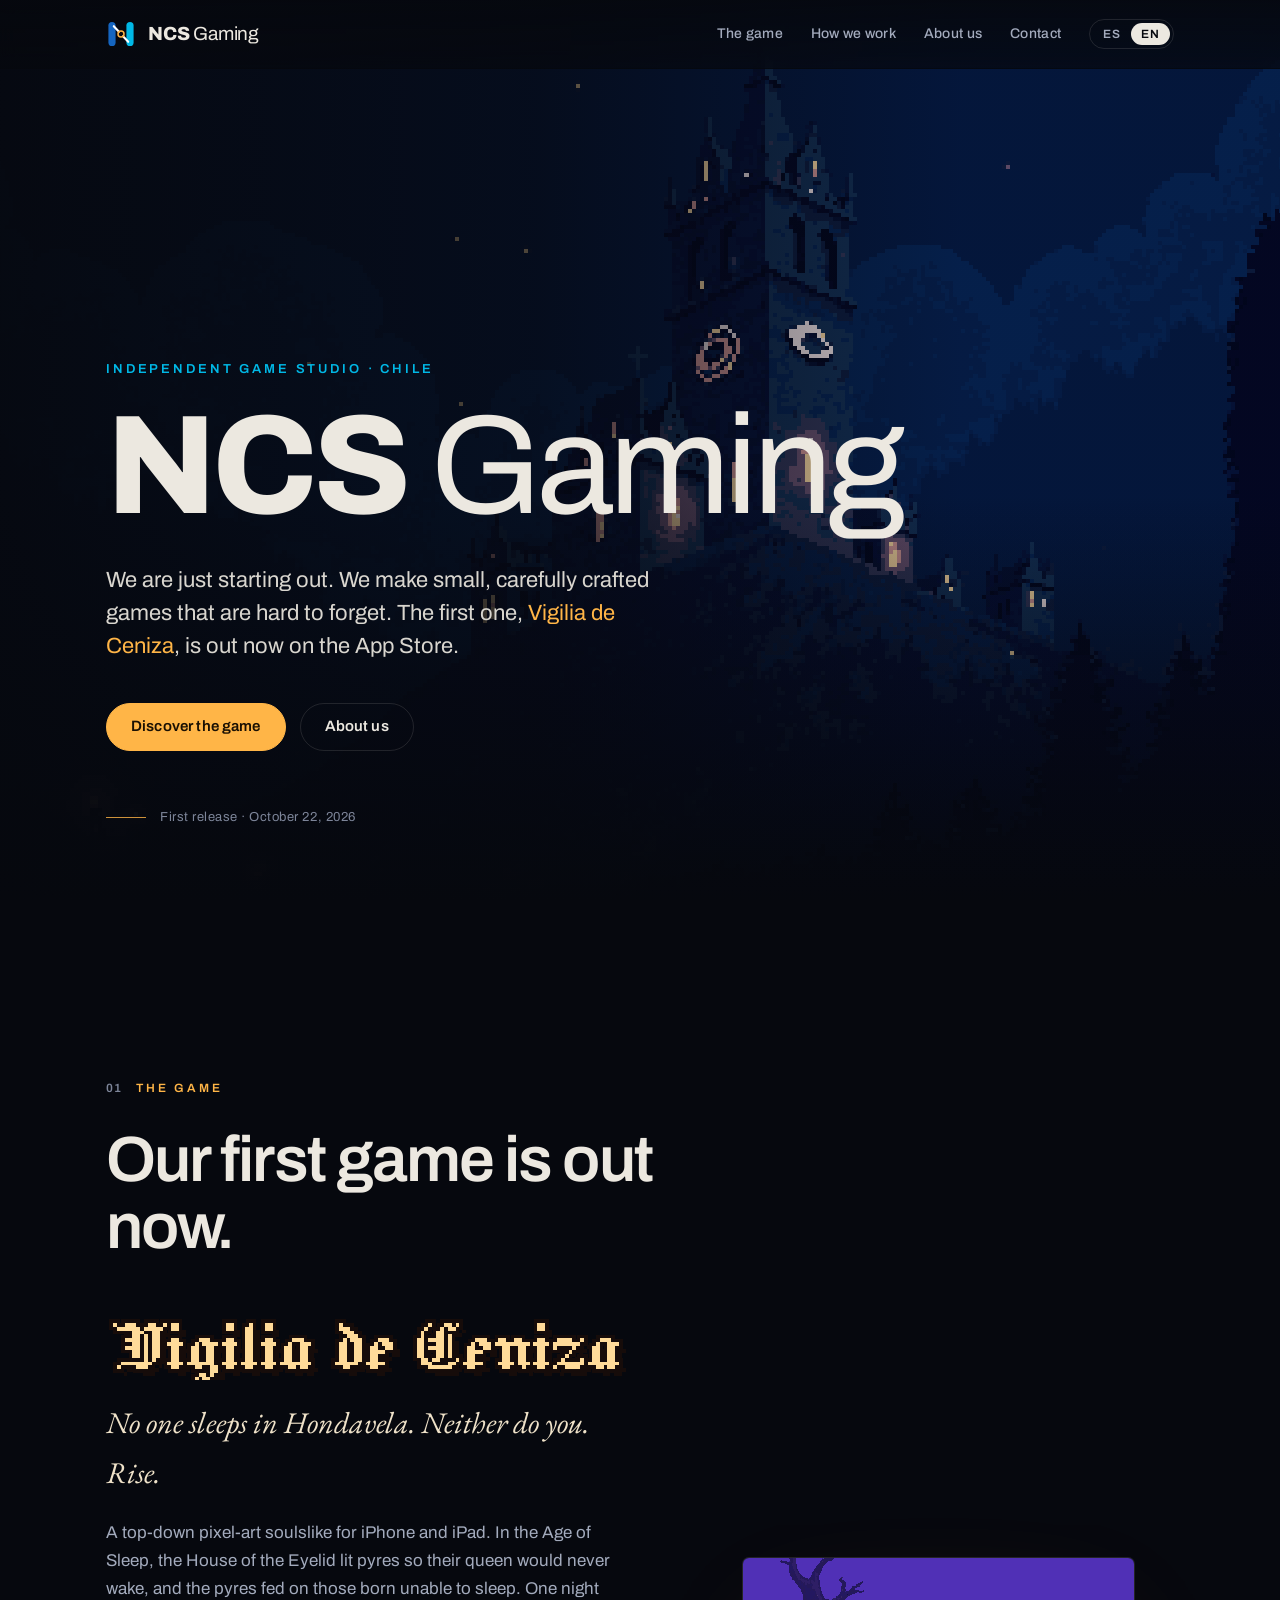
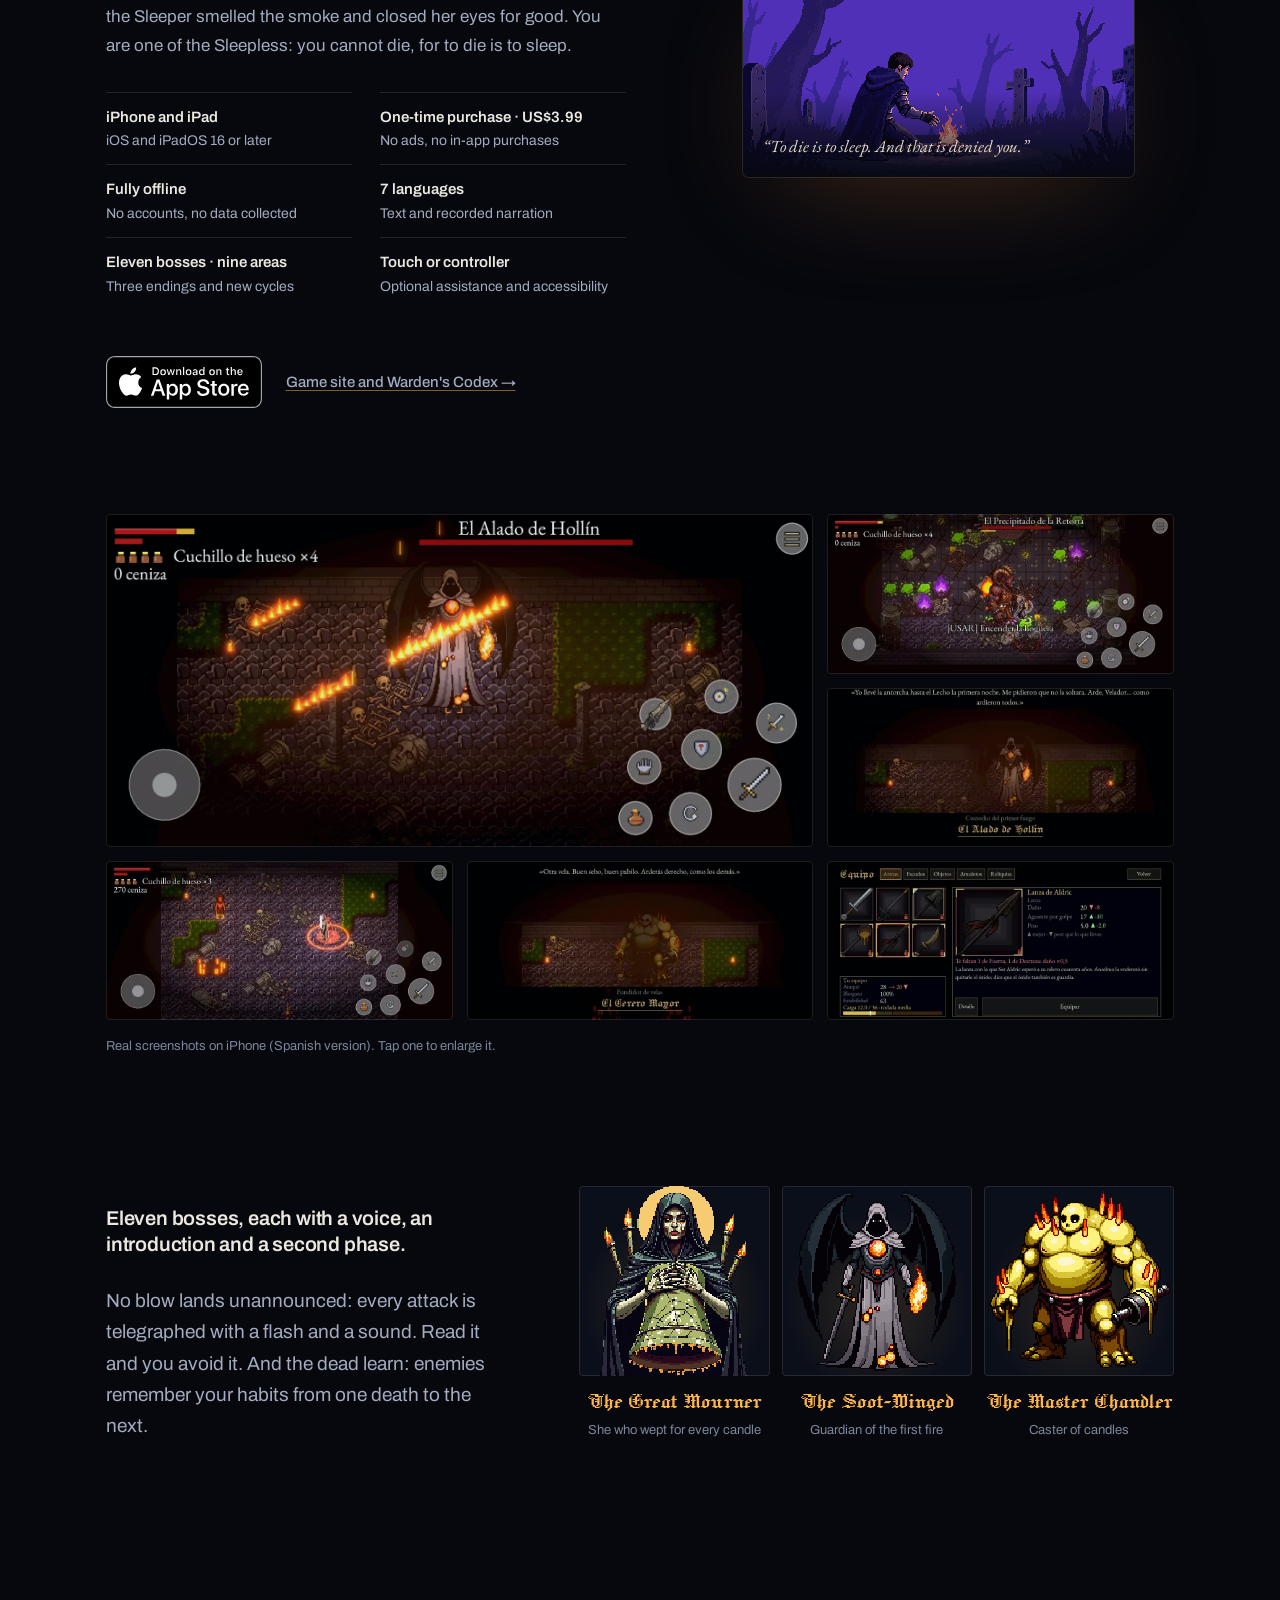
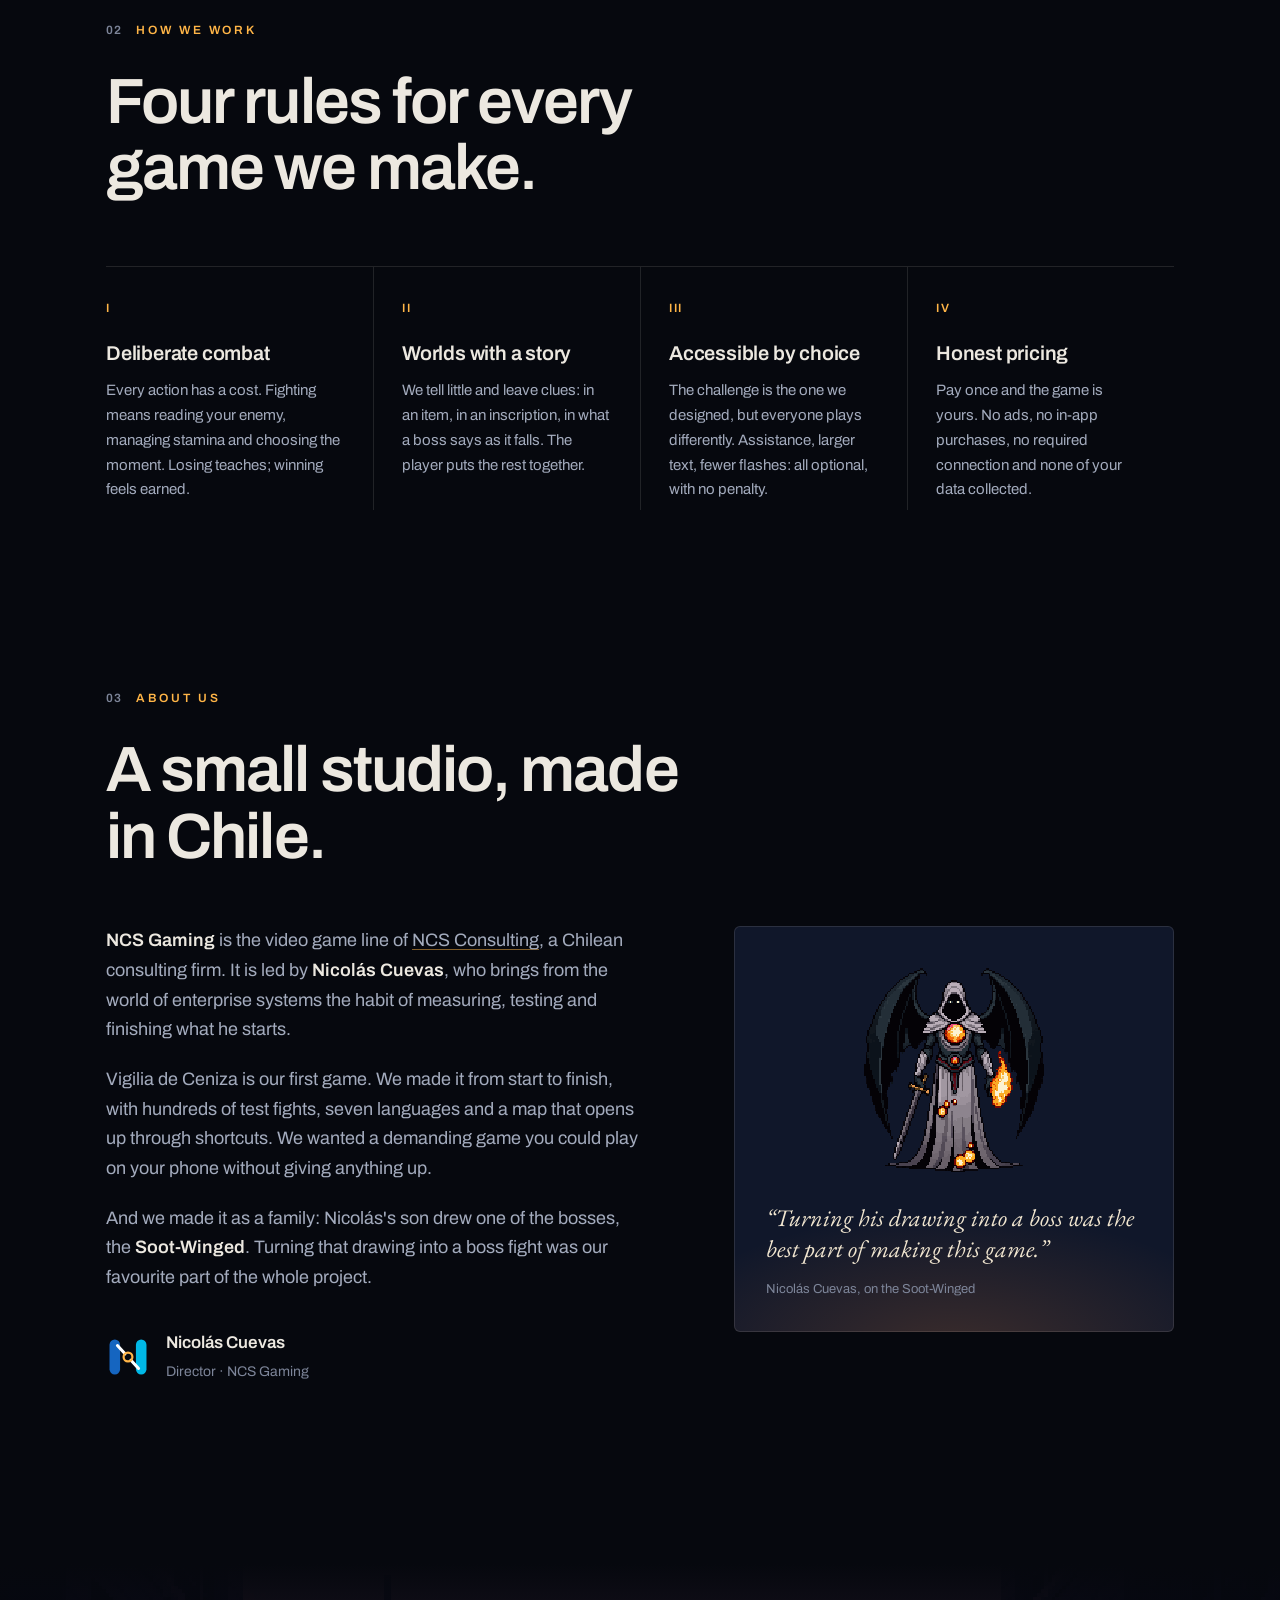
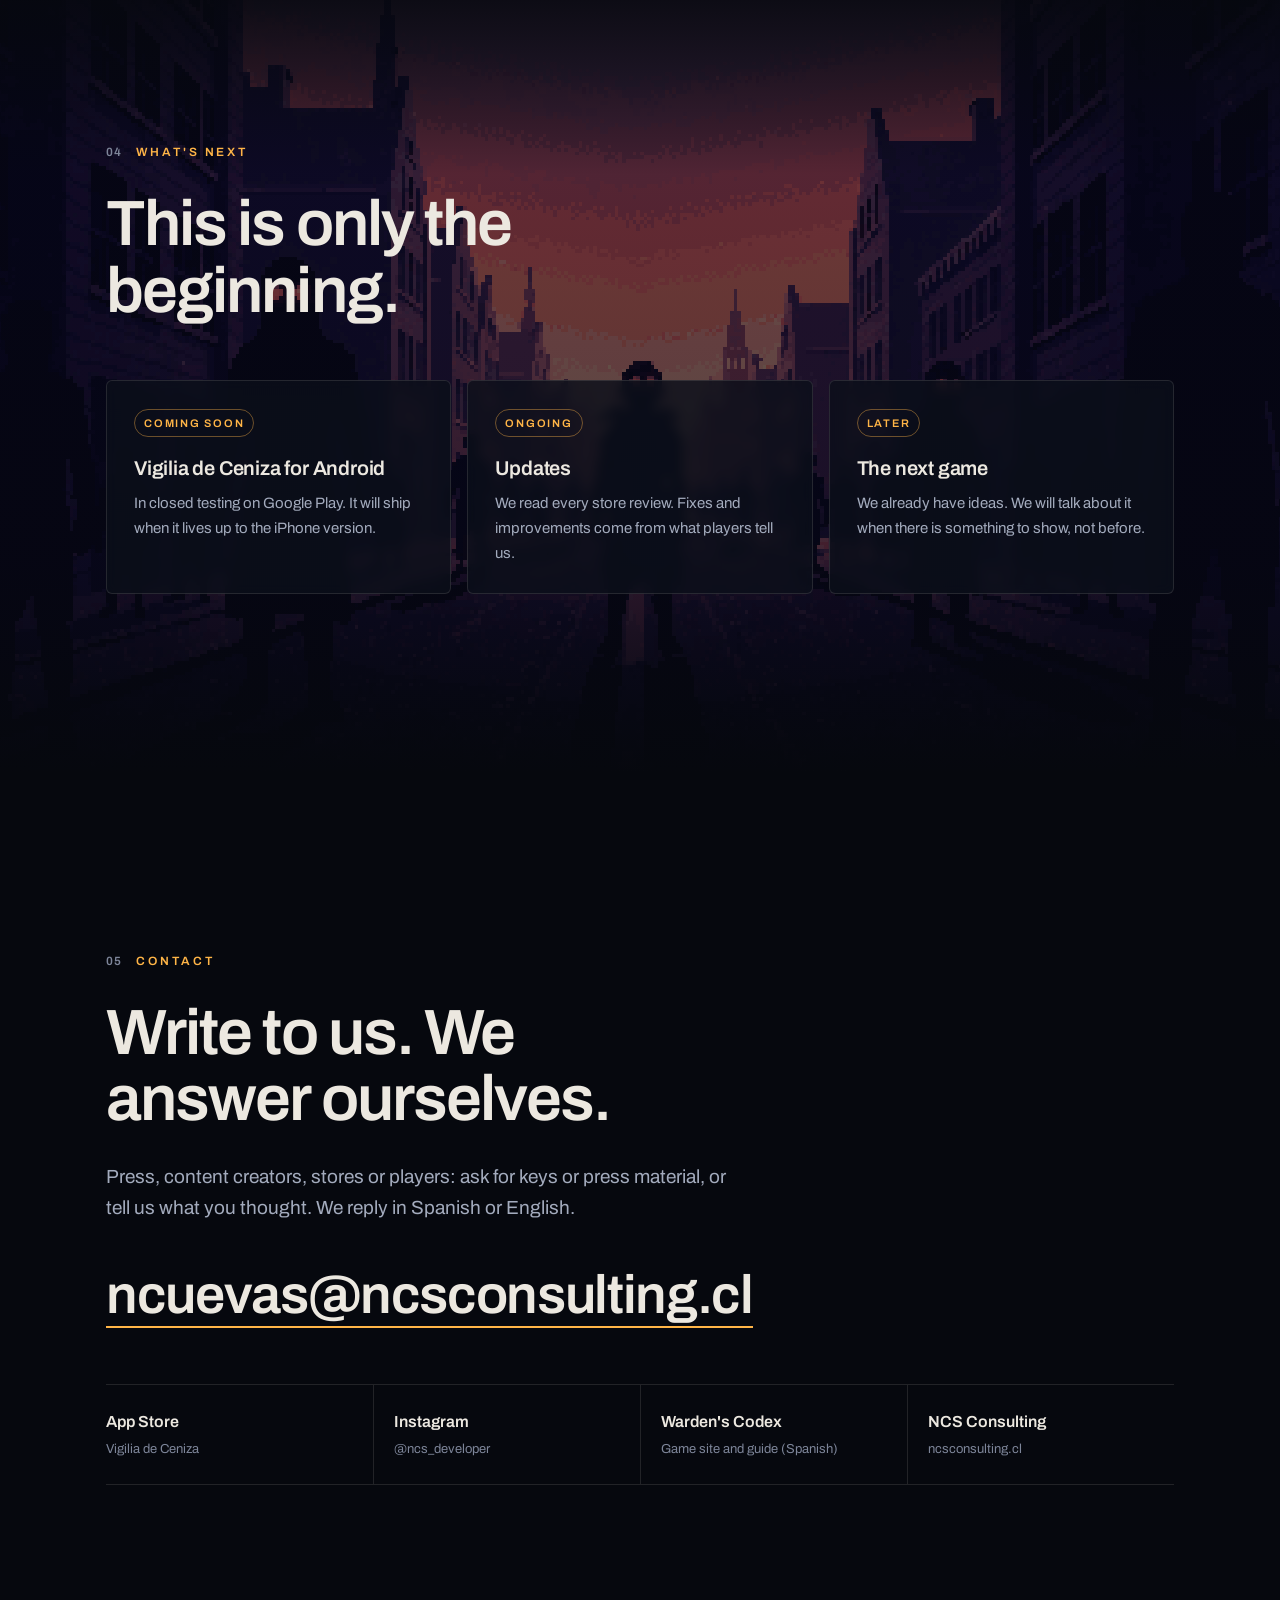
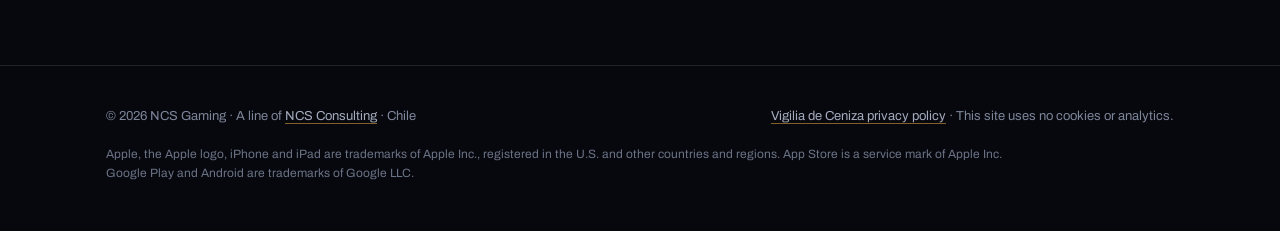
==== en/index.html @ e725d8c4 "Sitio de NCS Gaming: primera versión (ES/EN)" ====
<!doctype html>
<html lang="en">
<head>
<meta charset="utf-8">
<meta name="viewport" content="width=device-width, initial-scale=1">
<title>NCS Gaming — Independent game studio · Chile</title>
<meta name="description" content="NCS Gaming is an independent game studio from Chile. We are just starting out: our first game, Vigilia de Ceniza, is out now on the App Store for iPhone and iPad.">
<meta name="theme-color" content="#06080e">
<link rel="canonical" href="https://ncsconsulting-develops.github.io/ncs-gaming/en/">
<link rel="alternate" hreflang="es" href="https://ncsconsulting-develops.github.io/ncs-gaming/">
<link rel="alternate" hreflang="en" href="https://ncsconsulting-develops.github.io/ncs-gaming/en/">
<link rel="alternate" hreflang="x-default" href="https://ncsconsulting-develops.github.io/ncs-gaming/">
<link rel="icon" href="../favicon.svg" type="image/svg+xml">
<link rel="apple-touch-icon" href="../apple-touch-icon.png">

<meta property="og:type" content="website">
<meta property="og:site_name" content="NCS Gaming">
<meta property="og:locale" content="en_US">
<meta property="og:locale:alternate" content="es_CL">
<meta property="og:title" content="NCS Gaming — Independent game studio · Chile">
<meta property="og:description" content="We are just starting out. Our first game, Vigilia de Ceniza, is out now on the App Store for iPhone and iPad.">
<meta property="og:url" content="https://ncsconsulting-develops.github.io/ncs-gaming/en/">
<meta property="og:image" content="https://ncsconsulting-develops.github.io/ncs-gaming/img/og_en.jpg">
<meta property="og:image:width" content="1200">
<meta property="og:image:height" content="630">
<meta property="og:image:alt" content="Vigilia de Ceniza: a cathedral at night over Hondavela. No one sleeps in Hondavela.">
<meta name="twitter:card" content="summary_large_image">
<meta name="twitter:title" content="NCS Gaming — Independent game studio · Chile">
<meta name="twitter:description" content="We are just starting out. Our first game, Vigilia de Ceniza, is out now on the App Store.">
<meta name="twitter:image" content="https://ncsconsulting-develops.github.io/ncs-gaming/img/og_en.jpg">

<link rel="preconnect" href="https://fonts.googleapis.com">
<link rel="preconnect" href="https://fonts.gstatic.com" crossorigin>
<link href="https://fonts.googleapis.com/css2?family=Archivo:wght@400;500;600;800&family=EB+Garamond:ital@1&display=swap" rel="stylesheet">
<link rel="stylesheet" href="../css/site.css">
<script src="../js/site.js" defer></script>
</head>
<body>
<svg width="0" height="0" style="position:absolute" aria-hidden="true">
  <symbol id="n" viewBox="0 0 100 100">
    <rect x="8" y="10" width="24" height="80" rx="12" fill="#1565C0"/>
    <rect x="68" y="10" width="24" height="80" rx="12" fill="#00B8E6"/>
    <g stroke="#FFFFFF" stroke-width="7" stroke-linecap="round"><line x1="26" y1="24" x2="43.22" y2="42.65"/><line x1="56.78" y1="57.35" x2="74" y2="76"/></g>
    <circle cx="50" cy="50" r="10" fill="none" stroke="#FFB547" stroke-width="5"/>
  </symbol>
</svg>
<a class="skip" href="#main">Skip to content</a>

<header class="top">
  <div class="wrap">
    <a class="brand" href="#inicio" aria-label="NCS Gaming, home">
      <svg aria-hidden="true"><use href="#n"/></svg>
      <span><b>NCS</b> Gaming</span>
    </a>
    <nav class="nav" aria-label="Sections">
      <a href="#juego">The game</a>
      <a href="#principios">How we work</a>
      <a href="#nosotros">About us</a>
      <a href="#contacto">Contact</a>
    </nav>
    <div class="lang" role="group" aria-label="Language">
      <a href="../" hreflang="es" lang="es" aria-label="Versión en español">ES</a>
      <span aria-current="page" lang="en">EN</span>
    </div>
  </div>
</header>

<main id="main">
  <div class="hero" id="inicio">
    <img class="hero-art px" src="../img/01_hondavela.png" width="400" height="224" alt="" fetchpriority="high">
    <div class="wrap">
      <p class="kicker">Independent game studio · Chile</p>
      <h1><b>NCS</b> Gaming</h1>
      <p class="lead">We are just starting out. We make small, carefully crafted games that are hard to forget. The first one, <em>Vigilia de Ceniza</em>, is out now on the App Store.</p>
      <div class="actions">
        <a class="btn solid" href="#juego">Discover the game</a>
        <a class="btn" href="#nosotros">About us</a>
      </div>
      <p class="hero-note">First release · October 22, 2026</p>
    </div>
  </div>

  <div class="wrap">
    <section id="juego" aria-labelledby="juego-t">
      <p class="eyebrow" data-n="01">The game</p>
      <h2 id="juego-t">Our first game is out now.</h2>

      <div class="game-head">
        <div class="game-copy">
          <img class="game-logo px" src="../img/vigilia_title.png" width="1068" height="132" alt="Vigilia de Ceniza" loading="lazy">
          <p class="tagline">No one sleeps in Hondavela. Neither do you. Rise.</p>
          <p class="body">A top-down pixel-art soulslike for iPhone and iPad. In the Age of Sleep, the House of the Eyelid lit pyres so their queen would never wake, and the pyres fed on those born unable to sleep. One night the Sleeper smelled the smoke and closed her eyes for good. You are one of the Sleepless: you cannot die, for to die is to sleep.</p>
          <ul class="facts">
            <li><b>iPhone and iPad</b>iOS and iPadOS 16 or later</li>
            <li><b>One-time purchase · US$3.99</b>No ads, no in-app purchases</li>
            <li><b>Fully offline</b>No accounts, no data collected</li>
            <li><b>7 languages</b>Text and recorded narration</li>
            <li><b>Eleven bosses · nine areas</b>Three endings and new cycles</li>
            <li><b>Touch or controller</b>Optional assistance and accessibility</li>
          </ul>
          <div class="store">
            <a class="badge" href="https://apps.apple.com/app/id6823702349" aria-label="Download on the App Store">
              <img src="../img/appstore_en.svg" width="120" height="40" alt="Download on the App Store">
            </a>
            <a class="link" href="https://ncsconsulting-develops.github.io/vigilia-de-ceniza/">Game site and Warden's Codex →</a>
          </div>
        </div>
        <figure class="frame">
          <img class="px" src="../img/06_insomne.png" width="400" height="224" alt="The hooded Sleepless warms his hands by a bonfire among graves and dead trees." loading="lazy">
          <figcaption>“To die is to sleep. And that is denied you.”</figcaption>
        </figure>
      </div>

      <ul class="gallery" aria-label="Vigilia de Ceniza screenshots">
        <li><button type="button" data-full="../img/shots/08.webp"><img src="../img/shots/08.webp" width="1600" height="736" alt="Fighting the Soot-Winged, who sweeps the hall with feathers of fire" loading="lazy"></button></li>
        <li><button type="button" data-full="../img/shots/01.webp"><img src="../img/shots/01_s.webp" width="480" height="221" alt="The Precipitate of the Retort, the first boss, in the Alchemist's laboratory" loading="lazy"></button></li>
        <li><button type="button" data-full="../img/shots/02.webp"><img src="../img/shots/02_s.webp" width="480" height="221" alt="Boss introduction: the Soot-Winged, guardian of the first fire" loading="lazy"></button></li>
        <li><button type="button" data-full="../img/shots/06.webp"><img src="../img/shots/06_s.webp" width="480" height="221" alt="The Sleepless explores the Ossuary with two-thumb touch controls" loading="lazy"></button></li>
        <li><button type="button" data-full="../img/shots/07.webp"><img src="../img/shots/07_s.webp" width="480" height="221" alt="Boss introduction: the Master Chandler, caster of candles" loading="lazy"></button></li>
        <li><button type="button" data-full="../img/shots/04.webp"><img src="../img/shots/04_s.webp" width="480" height="221" alt="The equipment menu: weapons, shields, items, amulets and relics with their stats" loading="lazy"></button></li>
      </ul>
      <p class="gallery-note">Real screenshots on iPhone (Spanish version). Tap one to enlarge it.</p>

      <div class="bosses">
        <div>
          <h3>Eleven bosses, each with a voice, an introduction and a second phase.</h3>
          <p class="intro">No blow lands unannounced: every attack is telegraphed with a flash and a sound. Read it and you avoid it. And the dead learn: enemies remember your habits from one death to the next.</p>
        </div>
        <div class="roster">
          <figure class="boss">
            <div class="stage"><img class="px" src="../img/boss_planidera.png" width="144" height="144" alt="The Great Mourner, with lit candles and her body sewn to a bell" loading="lazy"></div>
            <figcaption><span class="name">The Great Mourner</span><span class="title">She who wept for every candle</span></figcaption>
          </figure>
          <figure class="boss">
            <div class="stage"><img class="px" src="../img/boss_angel.png" width="144" height="144" alt="The Soot-Winged, hooded, with black wings and a torch" loading="lazy"></div>
            <figcaption><span class="name">The Soot-Winged</span><span class="title">Guardian of the first fire</span></figcaption>
          </figure>
          <figure class="boss">
            <div class="stage"><img class="px" src="../img/boss_cerero.png" width="144" height="144" alt="The Master Chandler, huge and made of yellow wax, with burning wicks" loading="lazy"></div>
            <figcaption><span class="name">The Master Chandler</span><span class="title">Caster of candles</span></figcaption>
          </figure>
        </div>
      </div>
    </section>

    <section id="principios" aria-labelledby="principios-t">
      <p class="eyebrow" data-n="02">How we work</p>
      <h2 id="principios-t">Four rules for every game we make.</h2>
      <ol class="principles">
        <li>
          <span class="num">I</span>
          <h3>Deliberate combat</h3>
          <p>Every action has a cost. Fighting means reading your enemy, managing stamina and choosing the moment. Losing teaches; winning feels earned.</p>
        </li>
        <li>
          <span class="num">II</span>
          <h3>Worlds with a story</h3>
          <p>We tell little and leave clues: in an item, in an inscription, in what a boss says as it falls. The player puts the rest together.</p>
        </li>
        <li>
          <span class="num">III</span>
          <h3>Accessible by choice</h3>
          <p>The challenge is the one we designed, but everyone plays differently. Assistance, larger text, fewer flashes: all optional, with no penalty.</p>
        </li>
        <li>
          <span class="num">IV</span>
          <h3>Honest pricing</h3>
          <p>Pay once and the game is yours. No ads, no in-app purchases, no required connection and none of your data collected.</p>
        </li>
      </ol>
    </section>

    <section id="nosotros" aria-labelledby="nosotros-t">
      <p class="eyebrow" data-n="03">About us</p>
      <h2 id="nosotros-t">A small studio, made in Chile.</h2>
      <div class="about">
        <div class="text">
          <p><strong>NCS Gaming</strong> is the video game line of <a href="https://ncsconsulting.cl">NCS Consulting</a>, a Chilean consulting firm. It is led by <strong>Nicolás Cuevas</strong>, who brings from the world of enterprise systems the habit of measuring, testing and finishing what he starts.</p>
          <p>Vigilia de Ceniza is our first game. We made it from start to finish, with hundreds of test fights, seven languages and a map that opens up through shortcuts. We wanted a demanding game you could play on your phone without giving anything up.</p>
          <p>And we made it as a family: Nicolás's son drew one of the bosses, the <strong>Soot-Winged</strong>. Turning that drawing into a boss fight was our favourite part of the whole project.</p>
          <div class="signature">
            <svg aria-hidden="true"><use href="#n"/></svg>
            <div><b>Nicolás Cuevas</b><span>Director · NCS Gaming</span></div>
          </div>
        </div>
        <figure class="son">
          <img class="px" src="../img/boss_angel.png" width="144" height="144" alt="The Soot-Winged, the boss drawn by Nicolás's son" loading="lazy">
          <blockquote><p>“Turning his drawing into a boss was the best part of making this game.”</p></blockquote>
          <figcaption>Nicolás Cuevas, on the Soot-Winged</figcaption>
        </figure>
      </div>
    </section>
  </div>

  <div class="band">
    <img class="px" src="../img/04_desvelados.png" width="400" height="224" alt="" loading="lazy">
    <div class="wrap">
      <section id="lo-que-viene" aria-labelledby="viene-t">
        <p class="eyebrow" data-n="04">What's next</p>
        <h2 id="viene-t">This is only the beginning.</h2>
        <ul class="next">
          <li>
            <span class="state">Coming soon</span>
            <h3>Vigilia de Ceniza for Android</h3>
            <p>In closed testing on Google Play. It will ship when it lives up to the iPhone version.</p>
          </li>
          <li>
            <span class="state">Ongoing</span>
            <h3>Updates</h3>
            <p>We read every store review. Fixes and improvements come from what players tell us.</p>
          </li>
          <li>
            <span class="state">Later</span>
            <h3>The next game</h3>
            <p>We already have ideas. We will talk about it when there is something to show, not before.</p>
          </li>
        </ul>
      </section>
    </div>
  </div>

  <div class="wrap">
    <section id="contacto" class="contact" aria-labelledby="contacto-t">
      <p class="eyebrow" data-n="05">Contact</p>
      <h2 id="contacto-t">Write to us. We answer ourselves.</h2>
      <p class="intro">Press, content creators, stores or players: ask for keys or press material, or tell us what you thought. We reply in Spanish or English.</p>
      <a class="mail" href="mailto:ncuevas@ncsconsulting.cl">ncuevas@ncsconsulting.cl</a>
      <ul class="links">
        <li><a href="https://apps.apple.com/app/id6823702349"><b>App Store</b><span>Vigilia de Ceniza</span></a></li>
        <li><a href="https://www.instagram.com/ncs_developer/"><b>Instagram</b><span>@ncs_developer</span></a></li>
        <li><a href="https://ncsconsulting-develops.github.io/vigilia-de-ceniza/"><b>Warden's Codex</b><span>Game site and guide (Spanish)</span></a></li>
        <li><a href="https://ncsconsulting.cl"><b>NCS Consulting</b><span>ncsconsulting.cl</span></a></li>
        <!-- YOUTUBE: when the channel has a URL, add here:
        <li><a href="https://www.youtube.com/@..."><b>YouTube</b><span>Trailers and devlogs</span></a></li>
        -->
      </ul>
    </section>
  </div>
</main>

<footer>
  <div class="wrap">
    <div class="row">
      <span>© 2026 NCS Gaming · A line of <a href="https://ncsconsulting.cl">NCS Consulting</a> · Chile</span>
      <span><a href="https://ncsconsulting-develops.github.io/vigilia-de-ceniza/privacy.html">Vigilia de Ceniza privacy policy</a> · This site uses no cookies or analytics.</span>
    </div>
    <p class="legal">Apple, the Apple logo, iPhone and iPad are trademarks of Apple Inc., registered in the U.S. and other countries and regions. App Store is a service mark of Apple Inc. Google Play and Android are trademarks of Google LLC.</p>
  </div>
</footer>

<dialog class="viewer" closedby="any" aria-label="Enlarged screenshot">
  <figure>
    <img alt="" width="1600" height="736">
    <figcaption></figcaption>
  </figure>
  <div class="bar">
    <button type="button" data-prev aria-label="Previous">‹</button>
    <button type="button" data-next aria-label="Next">›</button>
    <button type="button" data-close aria-label="Close">×</button>
  </div>
</dialog>
</body>
</html>
---- css/site.css ----
/* NCS Gaming — hoja de estilos del sitio del estudio. Sin frameworks. */

@font-face {
  font-family: "Jacquard 12";
  src: url("../fonts/Jacquard12-Regular.ttf") format("truetype");
  font-display: swap;
}

:root {
  color-scheme: dark;
  --night: #06080e;
  --night-2: #0b0f1a;
  --surface: #10172a;
  --line: rgba(233, 230, 223, .12);
  --text: #ece8e0;
  --muted: #a3abbd;
  --dim: #7d8599;
  --ember: #ffb547;
  --ember-deep: #e8862a;
  --blue: #1565c0;
  --cyan: #00b8e6;
  --ink: #0a1f44;
  --sans: "Archivo", system-ui, -apple-system, "Segoe UI", sans-serif;
  --serif: "EB Garamond", Georgia, "Times New Roman", serif;
  --pixel: "Jacquard 12", var(--serif);
  --wrap: 1180px;
  --gutter: clamp(20px, 5vw, 56px);
  --section: clamp(96px, 14vw, 184px);
}

*, *::before, *::after { box-sizing: border-box; }

html { scroll-behavior: smooth; -webkit-text-size-adjust: 100%; }
@media (prefers-reduced-motion: reduce) {
  html { scroll-behavior: auto; }
  *, *::before, *::after { animation: none !important; transition: none !important; }
}

body {
  margin: 0;
  background: var(--night);
  color: var(--text);
  font-family: var(--sans);
  font-size: 17px;
  line-height: 1.65;
  font-weight: 400;
  overflow-x: hidden;
  -webkit-font-smoothing: antialiased;
}

img { display: block; max-width: 100%; height: auto; }
.px { image-rendering: pixelated; }

a { color: inherit; text-decoration-color: rgba(255, 181, 71, .5); text-underline-offset: 3px; }
a:hover { color: var(--ember); }
:focus-visible { outline: 2px solid var(--ember); outline-offset: 4px; border-radius: 4px; }

.skip {
  position: absolute; left: 16px; top: -60px; z-index: 50;
  background: var(--ember); color: #1a1003; padding: 10px 16px; border-radius: 6px;
  font-weight: 600; text-decoration: none;
}
.skip:focus { top: 12px; }

.wrap { width: 100%; max-width: var(--wrap); margin: 0 auto; padding: 0 var(--gutter); }

.sr-only {
  position: absolute; width: 1px; height: 1px; padding: 0; margin: -1px;
  overflow: hidden; clip: rect(0 0 0 0); white-space: nowrap; border: 0;
}

/* ---------- Cabecera ---------- */
.top {
  position: fixed; inset: 0 0 auto 0; z-index: 20;
  background: linear-gradient(rgba(6, 8, 14, .92), rgba(6, 8, 14, .72));
  backdrop-filter: blur(10px); -webkit-backdrop-filter: blur(10px);
  border-bottom: 1px solid transparent;
  transition: border-color .3s;
}
.top.scrolled { border-bottom-color: var(--line); }
.top .wrap { display: flex; align-items: center; gap: 24px; height: 68px; }
.brand { display: flex; align-items: center; gap: 12px; text-decoration: none; color: var(--text); }
.brand svg { width: 30px; height: 30px; flex: none; }
.brand span { font-size: 19px; letter-spacing: -.01em; white-space: nowrap; }
.brand b { font-weight: 800; }
.nav { display: flex; gap: 28px; margin-left: auto; }
.nav a { font-size: 14px; font-weight: 500; color: var(--muted); text-decoration: none; letter-spacing: .02em; }
.nav a:hover { color: var(--text); }
.lang {
  display: flex; border: 1px solid var(--line); border-radius: 999px; padding: 3px; margin-left: 4px;
}
.lang a, .lang span {
  font-size: 12px; font-weight: 600; letter-spacing: .08em; padding: 5px 10px; border-radius: 999px;
  text-decoration: none; color: var(--muted); line-height: 1;
}
.lang span { background: var(--text); color: var(--night); }
.lang a:hover { color: var(--text); }
@media (max-width: 820px) {
  .nav { display: none; }
  .lang { margin-left: auto; }
}

/* ---------- Portada ---------- */
.hero {
  position: relative; min-height: min(100vh, 920px); min-height: min(100svh, 920px);
  display: flex; align-items: flex-end; overflow: hidden; isolation: isolate;
}
.hero-art {
  position: absolute; inset: 0; z-index: -2;
  width: 100%; height: 100%; object-fit: cover; object-position: 88% 40%;
}
.hero::before {
  content: ""; position: absolute; inset: 0; z-index: -1;
  background:
    linear-gradient(90deg, rgba(6, 8, 14, .94) 0%, rgba(6, 8, 14, .7) 42%, rgba(6, 8, 14, .1) 75%),
    linear-gradient(0deg, var(--night) 0%, rgba(6, 8, 14, 0) 45%);
}
.hero .wrap { padding-top: 140px; padding-bottom: clamp(56px, 8vh, 96px); }
.kicker {
  font-size: 13px; font-weight: 600; letter-spacing: .22em; text-transform: uppercase; color: var(--cyan);
  margin: 0 0 22px;
}
.hero h1 {
  font-size: clamp(56px, 11vw, 148px); line-height: .92; letter-spacing: -.035em; margin: 0;
  font-weight: 400;
}
.hero h1 b { font-weight: 800; }
.hero .lead {
  max-width: 560px; margin: 32px 0 0; font-size: clamp(18px, 2.1vw, 22px); line-height: 1.5; color: #d9d6cf;
}
.hero .lead em { font-style: normal; color: var(--ember); }
.actions { display: flex; flex-wrap: wrap; gap: 14px; margin-top: 40px; }
.btn {
  display: inline-flex; align-items: center; gap: 10px; min-height: 48px; padding: 0 24px;
  border-radius: 999px; font-size: 15px; font-weight: 600; text-decoration: none; letter-spacing: .01em;
  border: 1px solid var(--line); color: var(--text); transition: background .2s, border-color .2s, color .2s;
}
.btn:hover { border-color: var(--text); color: var(--text); }
.btn.solid { background: var(--ember); border-color: var(--ember); color: #1a1003; }
.btn.solid:hover { background: #ffc66e; border-color: #ffc66e; color: #1a1003; }
.btn svg { width: 16px; height: 16px; }
.hero-note {
  margin-top: 56px; display: flex; align-items: center; gap: 14px; color: var(--dim); font-size: 13px;
  letter-spacing: .04em;
}
.hero-note::before { content: ""; width: 40px; height: 1px; background: var(--ember); opacity: .8; }

/* ---------- Secciones ---------- */
section { padding: var(--section) 0 0; }
.eyebrow {
  display: flex; align-items: center; gap: 14px; margin: 0 0 28px;
  font-size: 12px; font-weight: 600; letter-spacing: .24em; text-transform: uppercase; color: var(--ember);
}
.eyebrow::before { content: attr(data-n); color: var(--dim); letter-spacing: .1em; }
h2 {
  font-size: clamp(34px, 5.4vw, 64px); line-height: 1.04; letter-spacing: -.03em; font-weight: 600;
  margin: 0; max-width: 16ch;
}
h3 { font-size: 20px; line-height: 1.3; font-weight: 600; letter-spacing: -.01em; margin: 0; }
p { margin: 0; }
.intro { color: var(--muted); font-size: clamp(17px, 1.7vw, 19px); max-width: 620px; margin-top: 28px; }

/* ---------- Juego ---------- */
.game-head {
  display: grid; grid-template-columns: minmax(0, 1.05fr) minmax(0, .95fr); gap: clamp(40px, 6vw, 88px);
  align-items: center; margin-top: 56px;
}
.game-logo { width: 100%; max-width: 520px; }
.tagline { font-family: var(--serif); font-size: clamp(22px, 2.6vw, 30px); font-style: italic; color: #efe2c9; margin-top: 18px; }
.game-copy p.body { color: var(--muted); margin-top: 22px; max-width: 54ch; }
.facts { list-style: none; padding: 0; margin: 32px 0 0; display: grid; grid-template-columns: 1fr 1fr; gap: 0 28px; }
.facts li { padding: 12px 0; border-top: 1px solid var(--line); font-size: 14px; color: var(--muted); }
.facts li b { display: block; color: var(--text); font-weight: 600; font-size: 15px; }
.store { display: flex; flex-wrap: wrap; align-items: center; gap: 18px 24px; margin-top: 36px; }
.store .badge { display: block; padding: 10px 0; }
.store .badge img { height: 52px; width: auto; }
.store .link { font-size: 15px; font-weight: 500; color: var(--muted); }

.frame {
  position: relative; border-radius: 6px; overflow: hidden; background: var(--night-2);
  box-shadow: 0 40px 120px -40px rgba(255, 140, 50, .25), 0 0 0 1px var(--line);
}
.frame img { width: 100%; }
.frame figcaption {
  position: absolute; left: 0; right: 0; bottom: 0; padding: 40px 20px 16px;
  background: linear-gradient(0deg, rgba(6, 8, 14, .9), rgba(6, 8, 14, 0));
  font-family: var(--serif); font-style: italic; font-size: 17px; color: #e6dcc8;
}

.gallery {
  list-style: none; padding: 0; margin: clamp(56px, 8vw, 96px) 0 0;
  display: grid; grid-template-columns: repeat(3, minmax(0, 1fr)); gap: 14px;
}
.gallery li:first-child { grid-column: span 2; grid-row: span 2; }
.gallery button {
  display: block; width: 100%; padding: 0; border: 0; background: var(--night-2); cursor: zoom-in;
  border-radius: 4px; overflow: hidden; position: relative; aspect-ratio: 2622 / 1206;
}
.gallery li:first-child button { height: 100%; aspect-ratio: auto; }
.gallery img { width: 100%; height: 100%; object-fit: cover; transition: transform .6s cubic-bezier(.2, .7, .2, 1), opacity .3s; opacity: .92; }
.gallery button:hover img { transform: scale(1.025); opacity: 1; }
.gallery button::after {
  content: ""; position: absolute; inset: 0; box-shadow: inset 0 0 0 1px var(--line); border-radius: 4px; pointer-events: none;
}
.gallery-note { margin-top: 16px; font-size: 13px; color: var(--dim); }

.bosses {
  margin-top: clamp(72px, 10vw, 128px); display: grid; grid-template-columns: minmax(0, .8fr) minmax(0, 1.2fr);
  gap: clamp(32px, 6vw, 80px); align-items: end;
}
.bosses .roster { display: grid; grid-template-columns: repeat(3, minmax(0, 1fr)); gap: 12px; }
.boss { margin: 0; text-align: center; }
.boss .stage {
  aspect-ratio: 1; display: grid; place-items: end center; border-radius: 4px;
  background: radial-gradient(circle at 50% 62%, rgba(255, 181, 71, .14), rgba(255, 181, 71, 0) 62%), var(--night-2);
  box-shadow: inset 0 0 0 1px var(--line);
}
.boss img { width: 100%; max-width: 288px; }
.boss figcaption { margin-top: 14px; }
.boss .name { font-family: var(--pixel); font-size: 24px; line-height: 1; color: var(--ember); display: block; }
.boss .title { font-size: 13px; color: var(--dim); display: block; margin-top: 6px; }

/* ---------- Principios ---------- */
.principles {
  list-style: none; padding: 0; margin: 64px 0 0;
  display: grid; grid-template-columns: repeat(4, minmax(0, 1fr)); gap: 0;
  border-top: 1px solid var(--line);
}
.principles li { padding: 32px 28px 8px 0; }
.principles li + li { padding-left: 28px; border-left: 1px solid var(--line); }
.principles .num { font-size: 12px; font-weight: 600; letter-spacing: .14em; color: var(--ember); display: block; margin-bottom: 22px; }
.principles p { color: var(--muted); font-size: 15px; margin-top: 12px; }

/* ---------- Nosotros ---------- */
.about { display: grid; grid-template-columns: minmax(0, 1.1fr) minmax(0, .9fr); gap: clamp(40px, 7vw, 104px); align-items: start; margin-top: 56px; }
.about .text p { color: var(--muted); font-size: 18px; }
.about .text p + p { margin-top: 20px; }
.about .text strong { color: var(--text); font-weight: 600; }
.son {
  margin: 0; padding: 36px 32px 32px; border-radius: 6px; background: var(--surface);
  box-shadow: inset 0 0 0 1px var(--line); position: relative; overflow: hidden;
}
.son::before {
  content: ""; position: absolute; inset: auto -20% -40% -20%; height: 70%;
  background: radial-gradient(ellipse at center, rgba(255, 140, 50, .18), rgba(255, 140, 50, 0) 70%);
}
.son img { width: 216px; margin: 0 auto; position: relative; }
.son blockquote { margin: 24px 0 0; font-family: var(--serif); font-size: 24px; line-height: 1.3; font-style: italic; color: #f1e6d0; position: relative; }
.son figcaption { margin-top: 14px; font-size: 13px; color: var(--dim); position: relative; }
.signature { margin-top: 36px; display: flex; align-items: center; gap: 16px; }
.signature svg { width: 44px; height: 44px; flex: none; }
.signature b { display: block; font-weight: 600; color: var(--text); }
.signature span { font-size: 14px; color: var(--dim); }

/* ---------- Lo que viene ---------- */
.band { position: relative; margin-top: var(--section); overflow: hidden; isolation: isolate; }
.band > img { position: absolute; inset: 0; width: 100%; height: 100%; object-fit: cover; object-position: 50% 30%; z-index: -2; }
.band::before {
  content: ""; position: absolute; inset: 0; z-index: -1;
  background: linear-gradient(180deg, var(--night) 0%, rgba(6, 8, 14, .58) 26%, rgba(6, 8, 14, .66) 74%, var(--night) 100%);
}
.band section { padding: var(--section) 0; }
.next { list-style: none; padding: 0; margin: 56px 0 0; display: grid; grid-template-columns: repeat(3, minmax(0, 1fr)); gap: 16px; }
.next li {
  padding: 28px; border-radius: 6px; background: rgba(11, 15, 26, .82); box-shadow: inset 0 0 0 1px var(--line);
  backdrop-filter: blur(6px); -webkit-backdrop-filter: blur(6px);
}
.next .state { display: inline-block; font-size: 11px; font-weight: 600; letter-spacing: .16em; text-transform: uppercase; color: var(--ember); border: 1px solid rgba(255, 181, 71, .4); padding: 4px 9px; border-radius: 999px; margin-bottom: 18px; }
.next p { color: var(--muted); font-size: 15px; margin-top: 10px; }

/* ---------- Contacto ---------- */
.contact { padding-bottom: var(--section); }
.contact .mail {
  display: inline-block; margin-top: 40px; font-size: clamp(26px, 4.6vw, 54px); font-weight: 600; letter-spacing: -.025em;
  text-decoration: none; border-bottom: 2px solid var(--ember); line-height: 1.15; word-break: break-word;
}
.links { list-style: none; padding: 0; margin: 56px 0 0; display: grid; grid-template-columns: repeat(4, minmax(0, 1fr)); border-top: 1px solid var(--line); }
.links li { border-bottom: 1px solid var(--line); }
.links li + li { border-left: 1px solid var(--line); }
.links a { display: flex; flex-direction: column; gap: 4px; padding: 24px 20px 24px 0; text-decoration: none; min-height: 100%; }
.links li + li a { padding-left: 20px; }
.links a b { font-weight: 600; font-size: 16px; }
.links a span { font-size: 13px; color: var(--dim); }
.links a:hover b { color: var(--ember); }

/* ---------- Pie ---------- */
footer { border-top: 1px solid var(--line); padding: 40px 0 48px; color: var(--dim); font-size: 13px; }
footer .wrap { display: grid; gap: 18px; }
footer .row { display: flex; flex-wrap: wrap; justify-content: space-between; gap: 12px 32px; }
footer .legal { font-size: 12px; line-height: 1.6; max-width: 900px; color: #6c7386; }
footer a { color: var(--muted); }

/* ---------- Visor de capturas ---------- */
dialog.viewer {
  width: min(1600px, 100vw); max-width: 100vw; max-height: 100vh; padding: 0; border: 0;
  background: transparent; color: var(--text);
}
dialog.viewer::backdrop { background: rgba(3, 4, 8, .92); }
.viewer figure { margin: 0; padding: 56px 16px 16px; display: grid; gap: 14px; }
.viewer img { width: 100%; height: auto; max-height: calc(100vh - 140px); object-fit: contain; border-radius: 4px; }
.viewer figcaption { text-align: center; color: var(--muted); font-size: 14px; }
.viewer .bar { position: fixed; top: 12px; right: 12px; display: flex; gap: 8px; }
.viewer button {
  width: 44px; height: 44px; border-radius: 999px; border: 1px solid var(--line); background: rgba(16, 23, 42, .9);
  color: var(--text); font-size: 20px; line-height: 1; cursor: pointer; display: grid; place-items: center;
}
.viewer button:hover { border-color: var(--text); }

/* ---------- Responsive ---------- */
@media (max-width: 980px) {
  .principles { grid-template-columns: 1fr 1fr; }
  .principles li:nth-child(3) { padding-left: 0; border-left: 0; }
  .principles li:nth-child(n+3) { border-top: 1px solid var(--line); }
  .links { grid-template-columns: 1fr 1fr; }
  .links li:nth-child(3) { border-left: 0; }
  .links li:nth-child(3) a { padding-left: 0; }
}
@media (max-width: 860px) {
  .game-head, .about, .bosses { grid-template-columns: 1fr; }
  .next { grid-template-columns: 1fr; }
}
@media (max-width: 640px) {
  body { font-size: 16px; }
  .hero { align-items: flex-end; }
  .hero-art { object-position: 70% 30%; }
  .hero::before {
    background: linear-gradient(0deg, var(--night) 0%, rgba(6, 8, 14, .86) 48%, rgba(6, 8, 14, .2) 100%);
  }
  .gallery { grid-template-columns: 1fr 1fr; gap: 10px; }
  .gallery li:first-child { grid-column: span 2; grid-row: auto; }
  .gallery li:first-child button { aspect-ratio: 2622 / 1206; }
  .facts { grid-template-columns: 1fr; }
  .principles { grid-template-columns: 1fr; }
  .principles li, .principles li + li { padding: 28px 0 8px; border-left: 0; }
  .principles li + li { border-top: 1px solid var(--line); }
  .links { grid-template-columns: 1fr; }
  .links li + li { border-left: 0; }
  .links li + li a { padding-left: 0; }
  .son { padding: 28px 22px 24px; }
  .son img { width: 168px; }
  .bosses .roster { gap: 8px; }
  .boss .name { font-size: 18px; }
  .boss .title { font-size: 12px; }
}
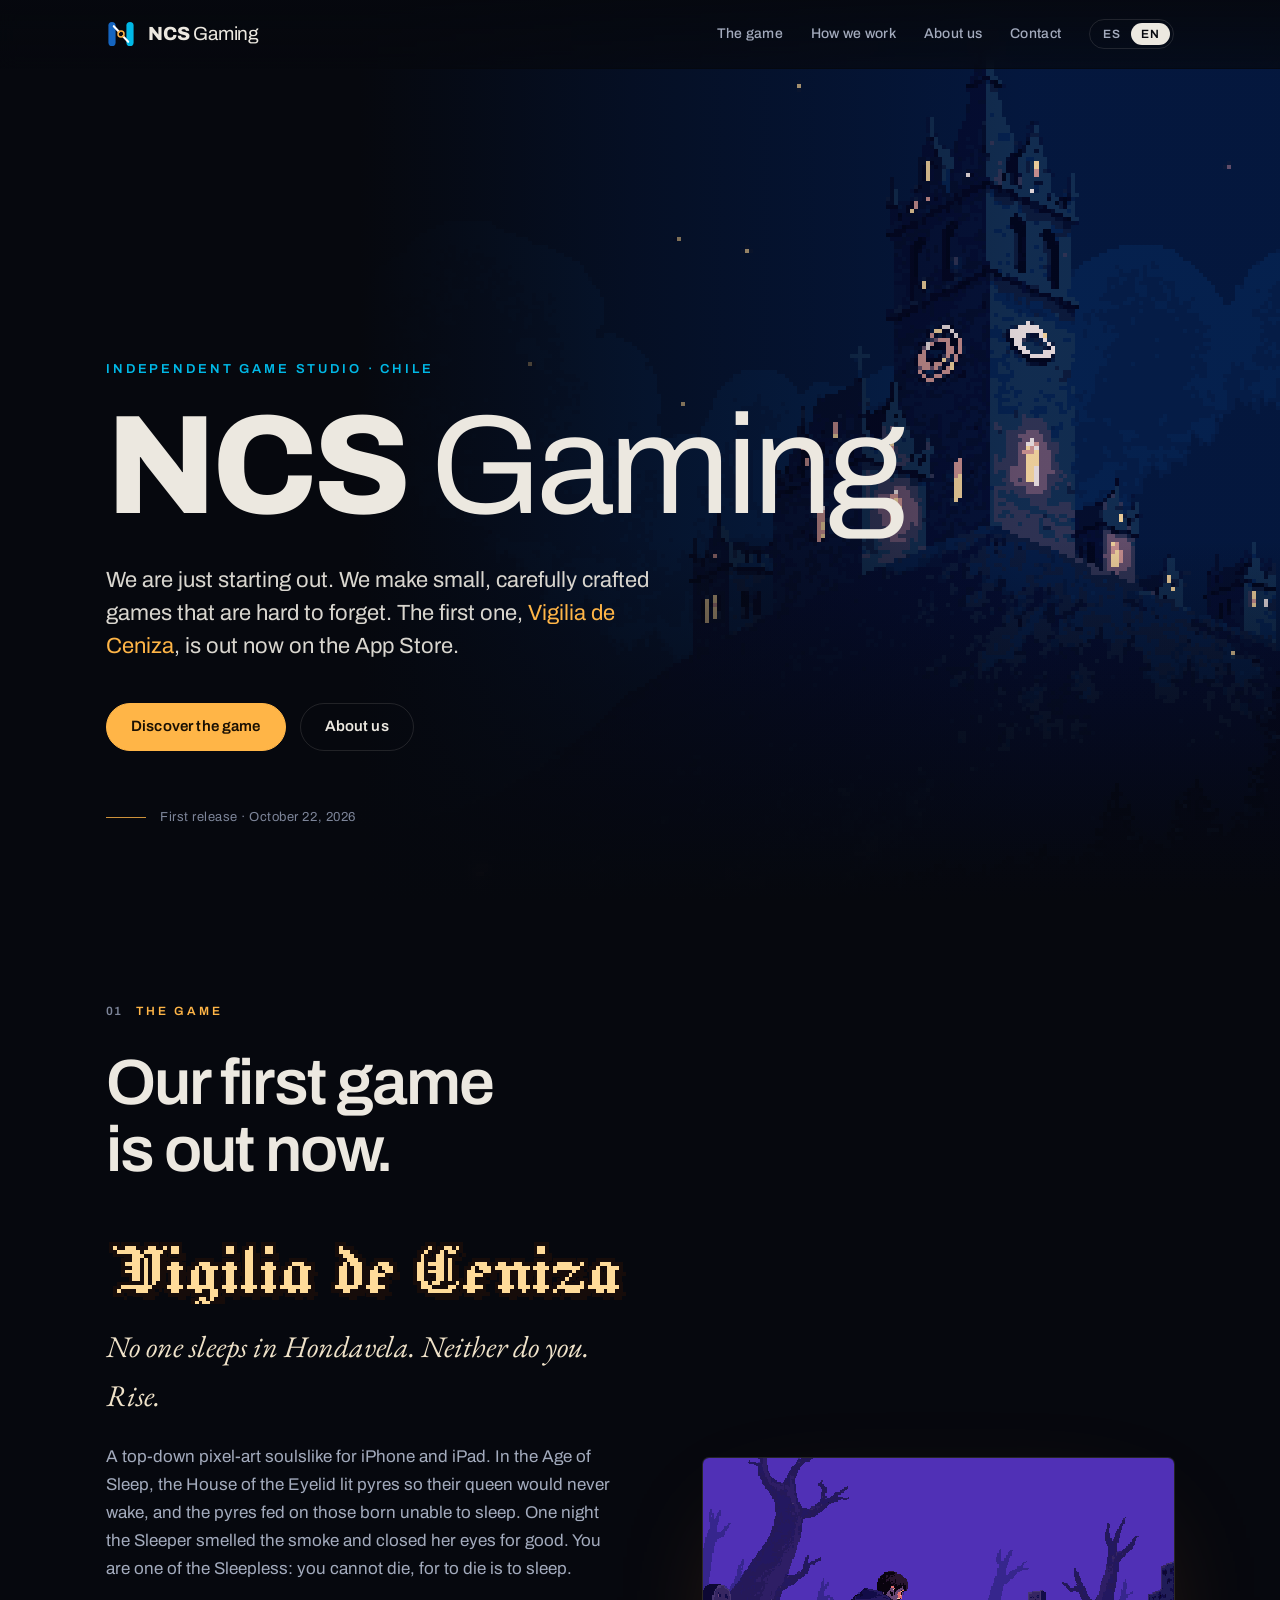
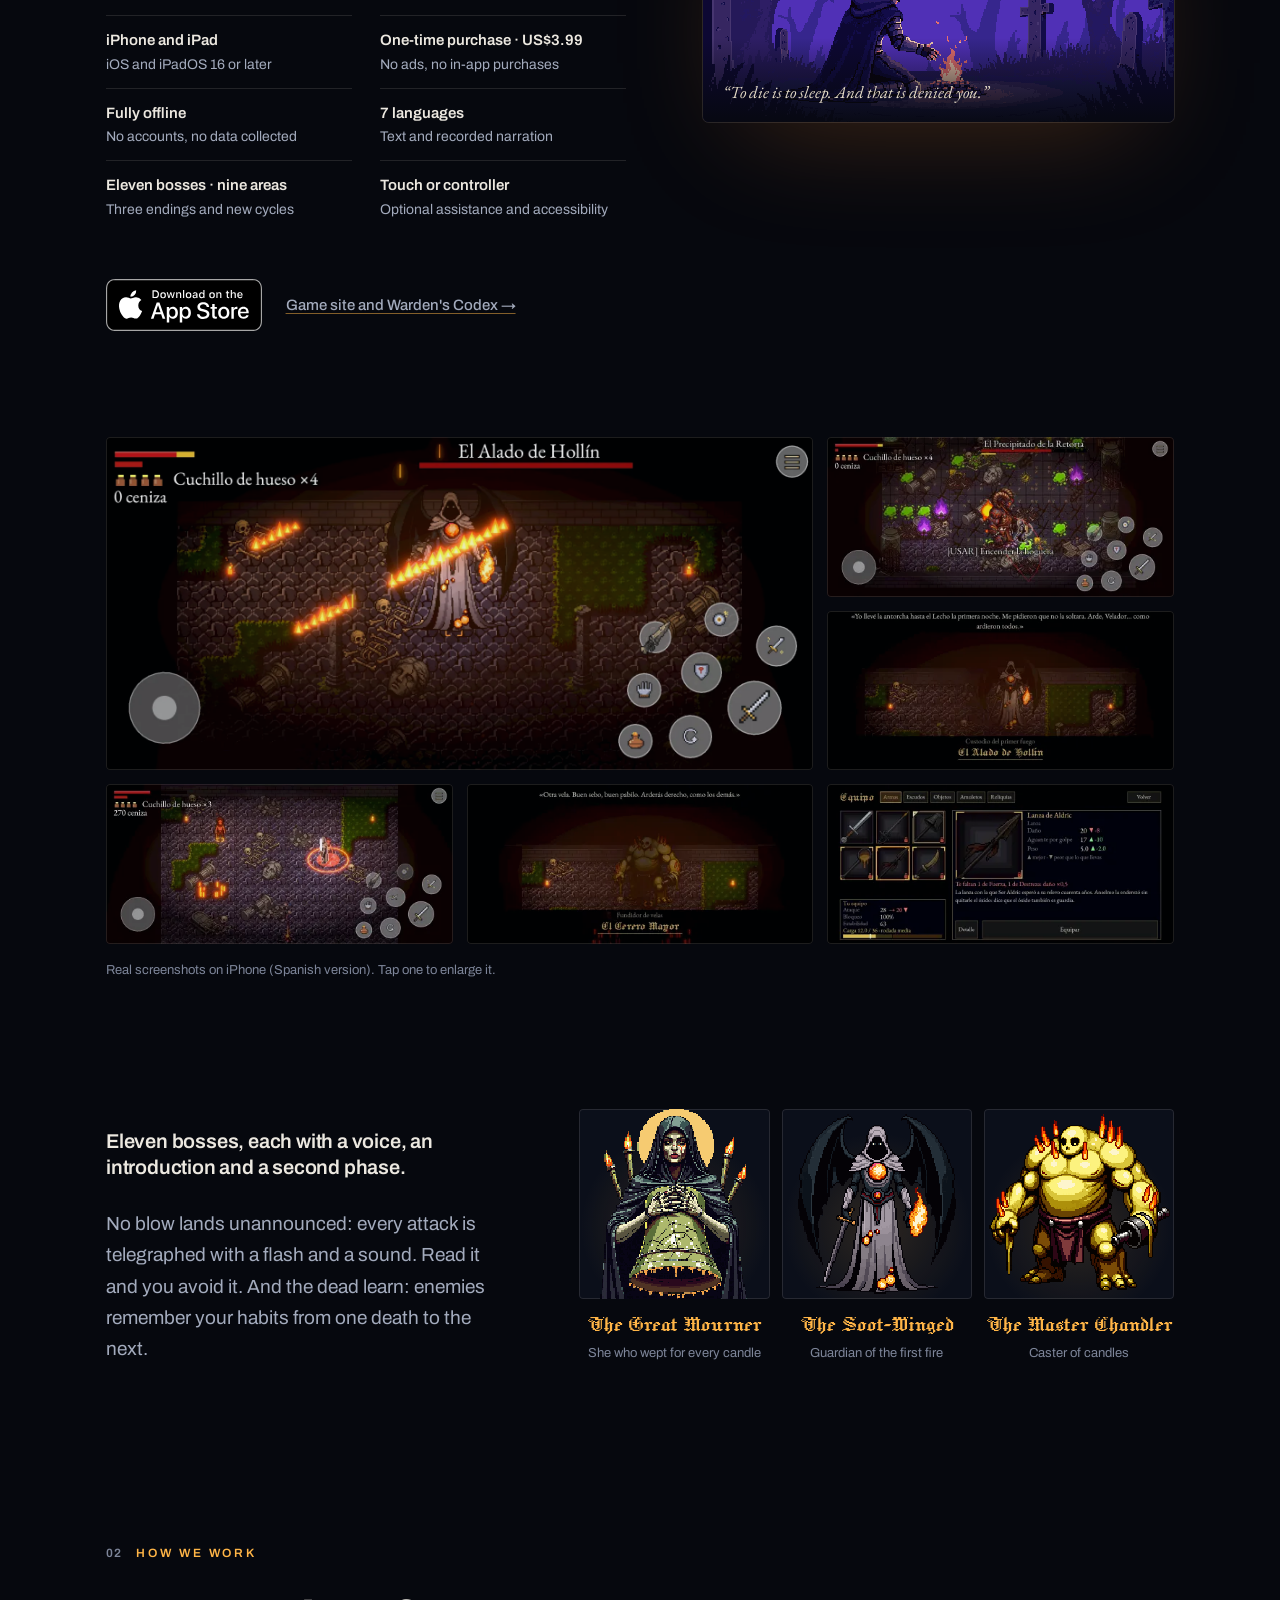
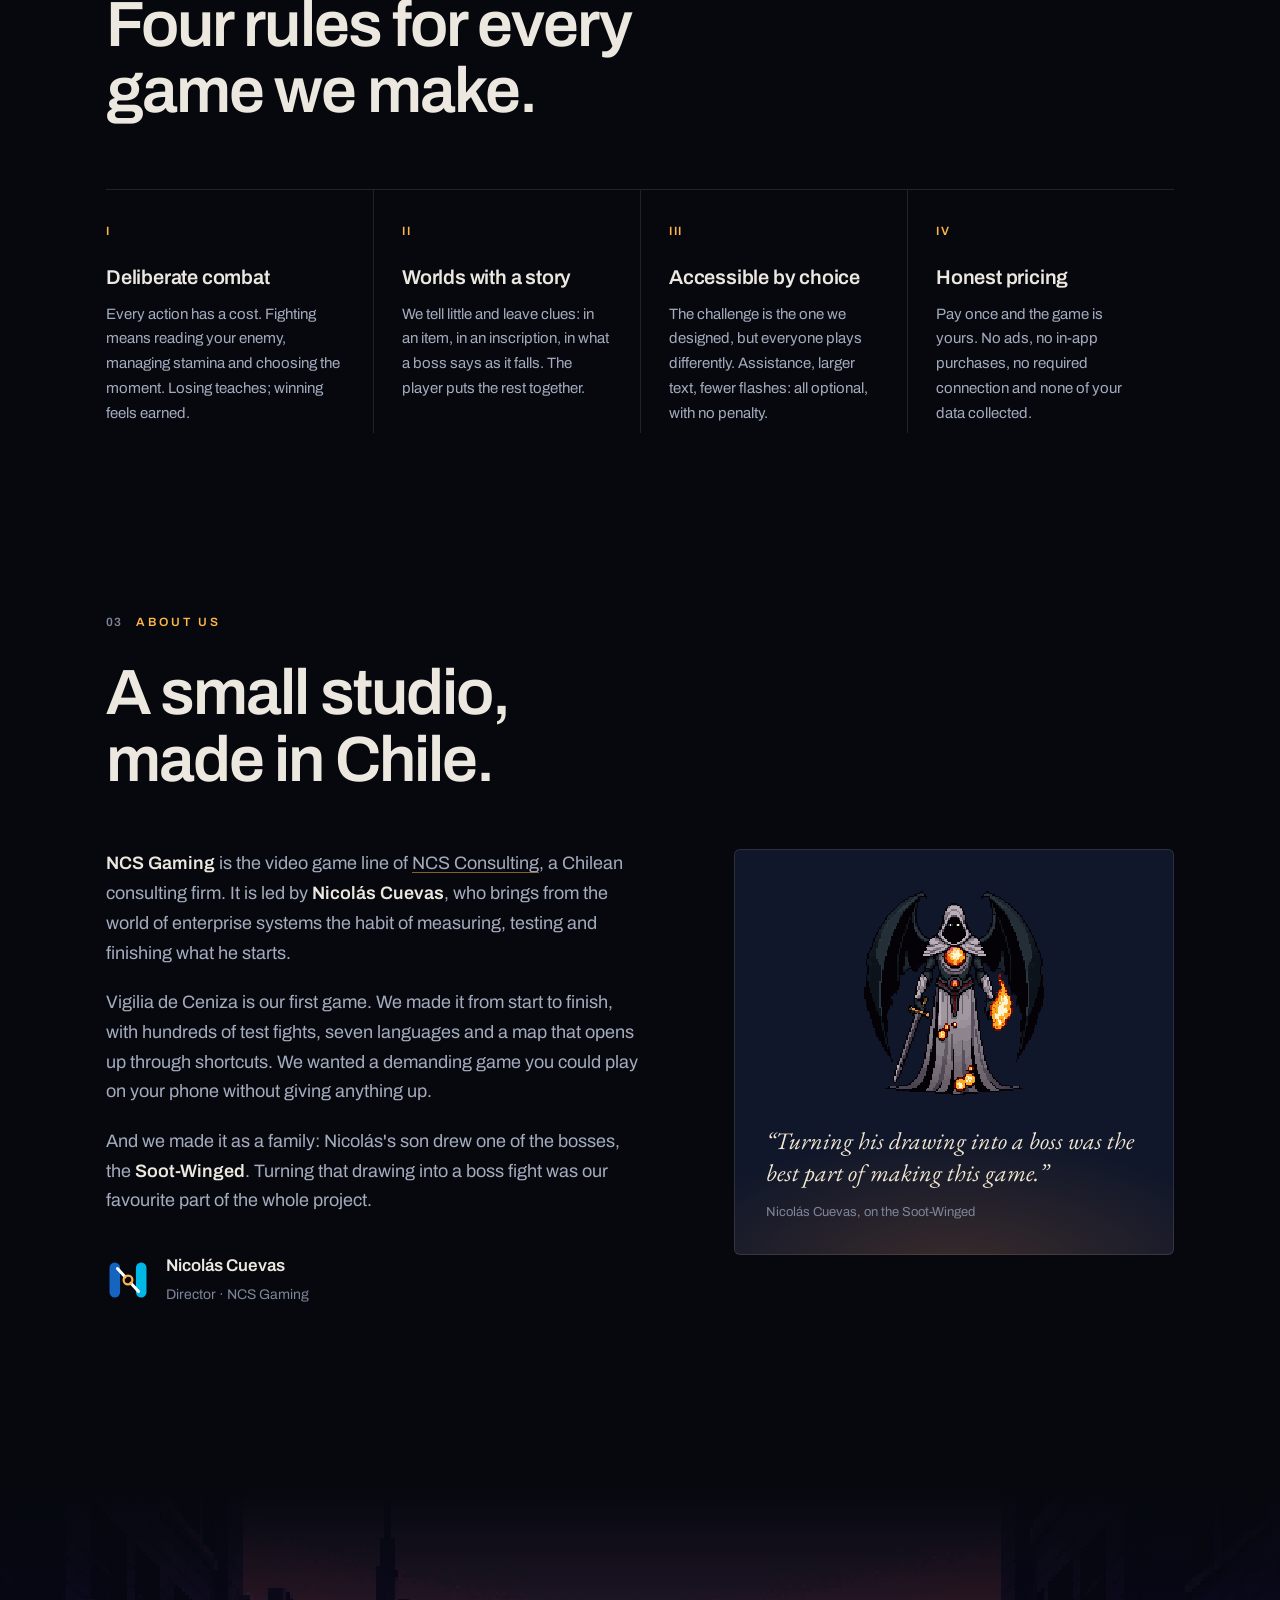
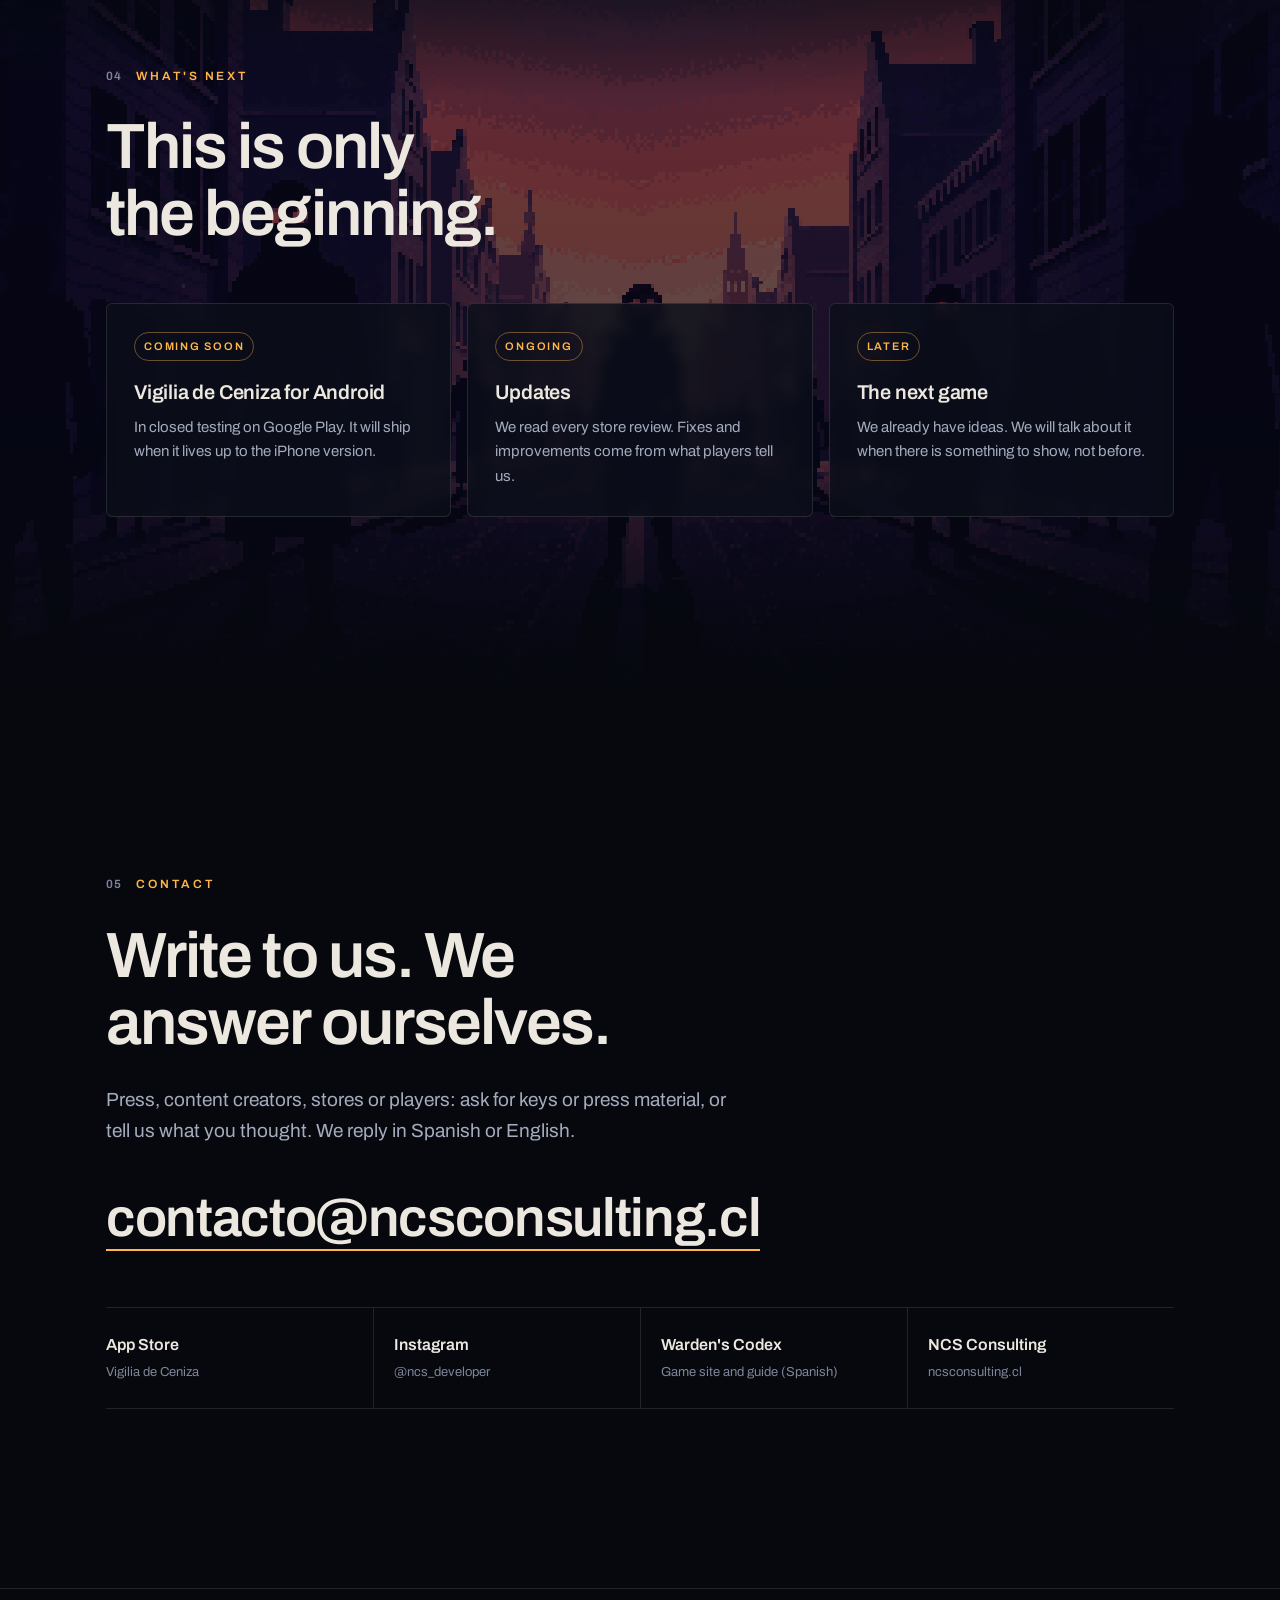
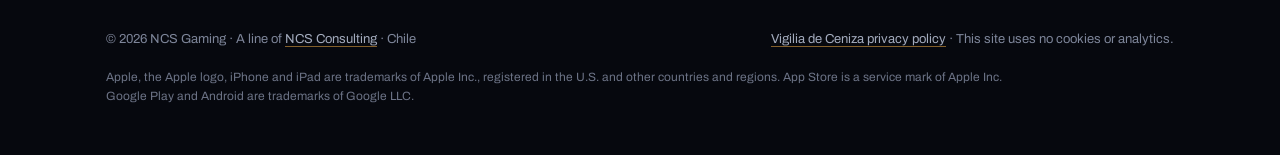
==== commit 95e7f494: "Correo de contacto: contacto@ncsconsulting.cl" ====
--- a/en/index.html
+++ b/en/index.html
@@ -224,7 +224,7 @@
       <p class="eyebrow" data-n="05">Contact</p>
       <h2 id="contacto-t">Write to us. We answer ourselves.</h2>
       <p class="intro">Press, content creators, stores or players: ask for keys or press material, or tell us what you thought. We reply in Spanish or English.</p>
-      <a class="mail" href="mailto:ncuevas@ncsconsulting.cl">ncuevas@ncsconsulting.cl</a>
+      <a class="mail" href="mailto:contacto@ncsconsulting.cl">contacto@ncsconsulting.cl</a>
       <ul class="links">
         <li><a href="https://apps.apple.com/app/id6823702349"><b>App Store</b><span>Vigilia de Ceniza</span></a></li>
         <li><a href="https://www.instagram.com/ncs_developer/"><b>Instagram</b><span>@ncs_developer</span></a></li>
--- a/css/site.css
+++ b/css/site.css
@@ -145,6 +145,15 @@
 }
 .hero-note::before { content: ""; width: 40px; height: 1px; background: var(--ember); opacity: .8; }
 
+@media (min-width: 900px) {
+  .hero-art { left: auto; right: 0; width: 72%; object-position: 62% 40%; }
+  .hero::before {
+    background:
+      linear-gradient(90deg, var(--night) 0%, var(--night) 28%, rgba(6, 8, 14, .55) 50%, rgba(6, 8, 14, .05) 80%),
+      linear-gradient(0deg, var(--night) 0%, rgba(6, 8, 14, 0) 40%);
+  }
+}
+
 /* ---------- Secciones ---------- */
 section { padding: var(--section) 0 0; }
 .eyebrow {
@@ -154,7 +163,7 @@
 .eyebrow::before { content: attr(data-n); color: var(--dim); letter-spacing: .1em; }
 h2 {
   font-size: clamp(34px, 5.4vw, 64px); line-height: 1.04; letter-spacing: -.03em; font-weight: 600;
-  margin: 0; max-width: 16ch;
+  margin: 0; max-width: 18ch; text-wrap: balance;
 }
 h3 { font-size: 20px; line-height: 1.3; font-weight: 600; letter-spacing: -.01em; margin: 0; }
 p { margin: 0; }
@@ -177,7 +186,7 @@
 .store .link { font-size: 15px; font-weight: 500; color: var(--muted); }
 
 .frame {
-  position: relative; border-radius: 6px; overflow: hidden; background: var(--night-2);
+  margin: 0; position: relative; border-radius: 6px; overflow: hidden; background: var(--night-2);
   box-shadow: 0 40px 120px -40px rgba(255, 140, 50, .25), 0 0 0 1px var(--line);
 }
 .frame img { width: 100%; }
@@ -327,8 +336,8 @@
     background: linear-gradient(0deg, var(--night) 0%, rgba(6, 8, 14, .86) 48%, rgba(6, 8, 14, .2) 100%);
   }
   .gallery { grid-template-columns: 1fr 1fr; gap: 10px; }
-  .gallery li:first-child { grid-column: span 2; grid-row: auto; }
-  .gallery li:first-child button { aspect-ratio: 2622 / 1206; }
+  .gallery li:first-child { grid-column: auto; grid-row: auto; }
+  .gallery li:first-child button { aspect-ratio: 2622 / 1206; height: auto; }
   .facts { grid-template-columns: 1fr; }
   .principles { grid-template-columns: 1fr; }
   .principles li, .principles li + li { padding: 28px 0 8px; border-left: 0; }
@@ -342,3 +351,6 @@
   .boss .name { font-size: 18px; }
   .boss .title { font-size: 12px; }
 }
+
+/* La primera sección arranca más cerca de la portada. */
+#juego { padding-top: clamp(56px, 8vw, 112px); }
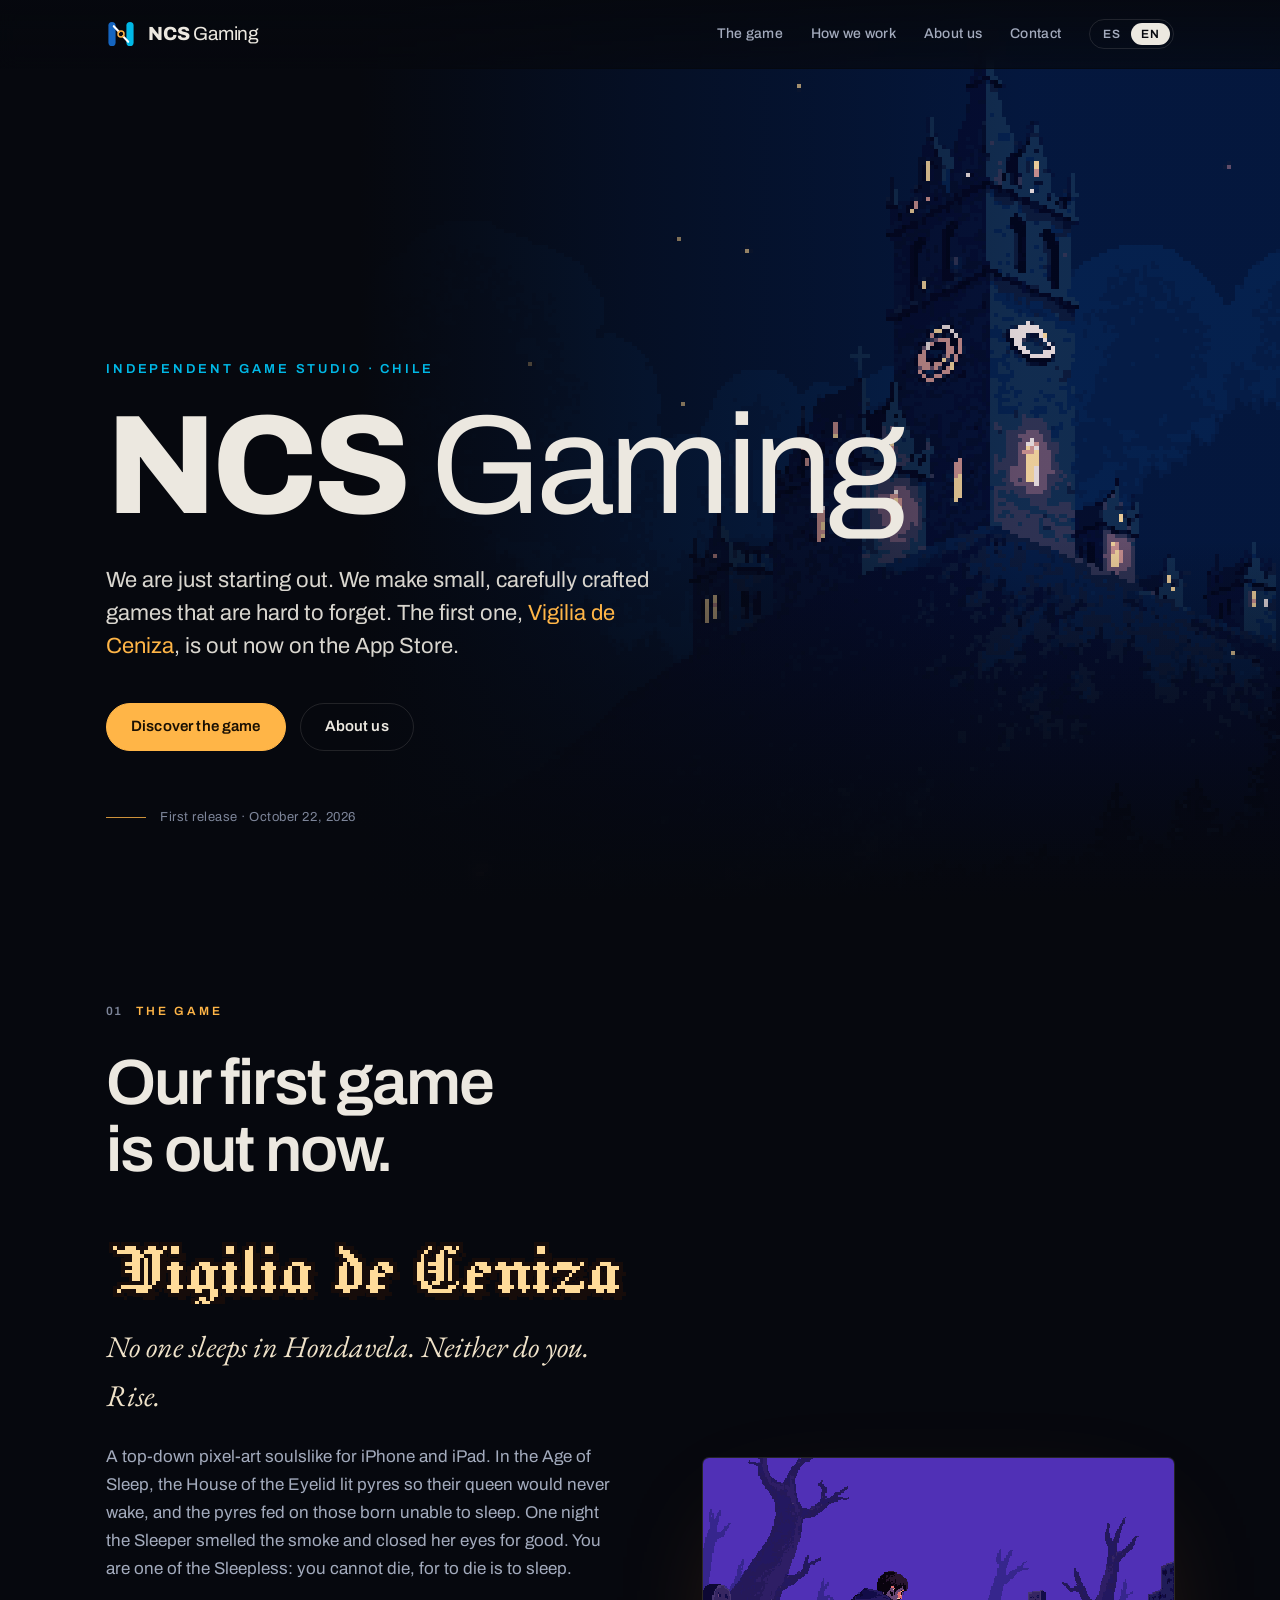
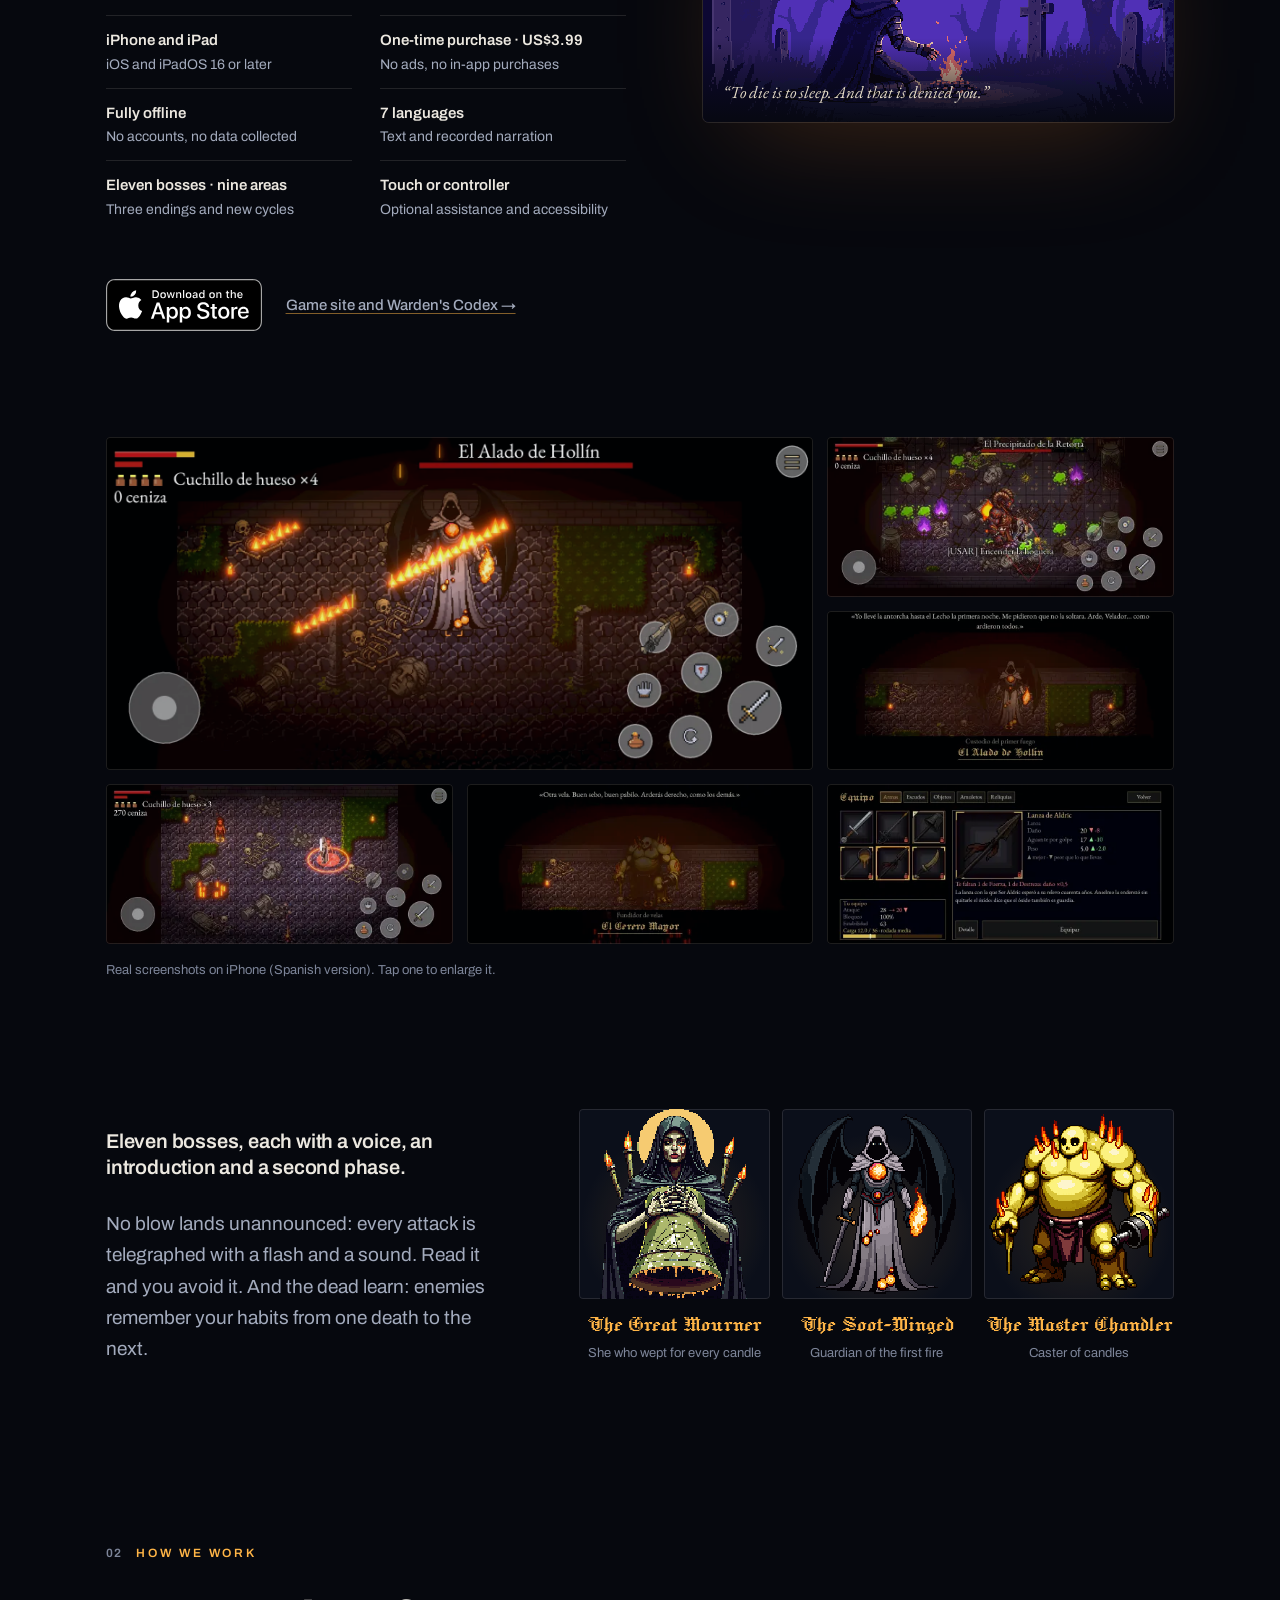
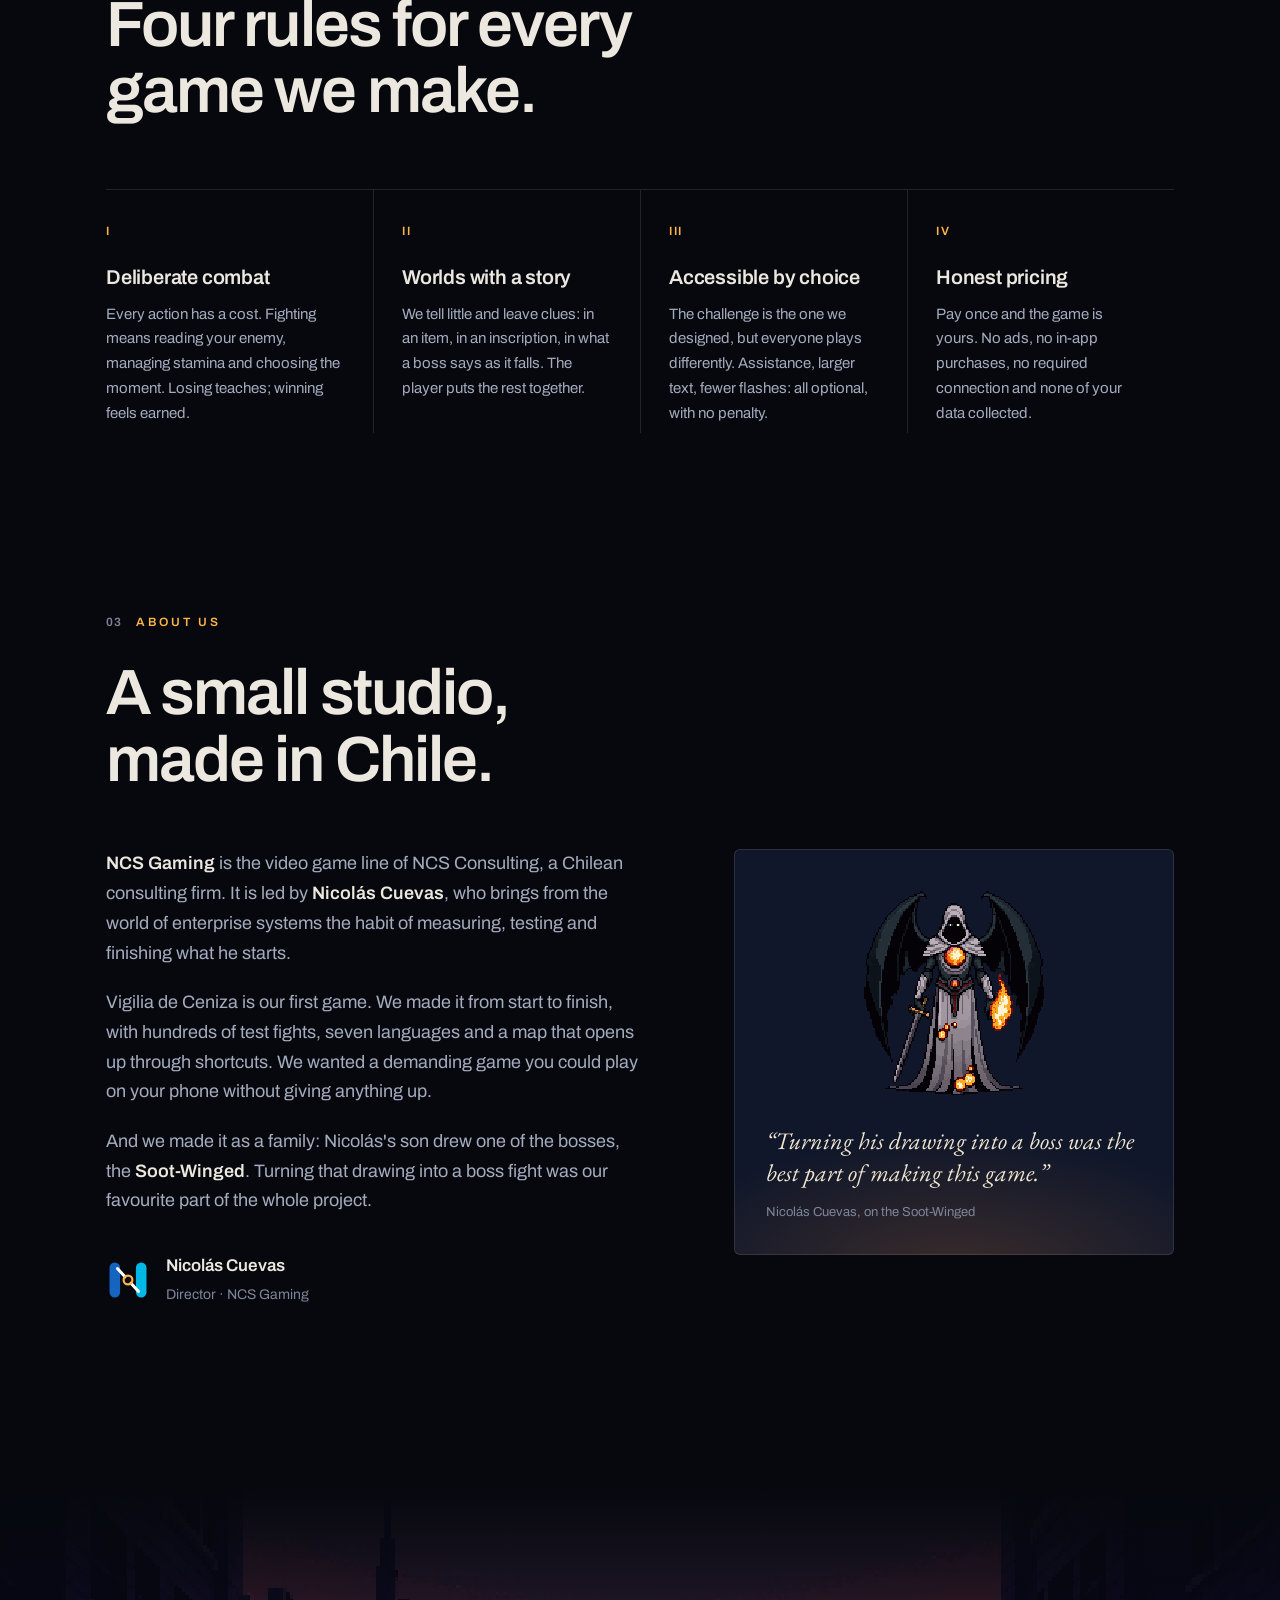
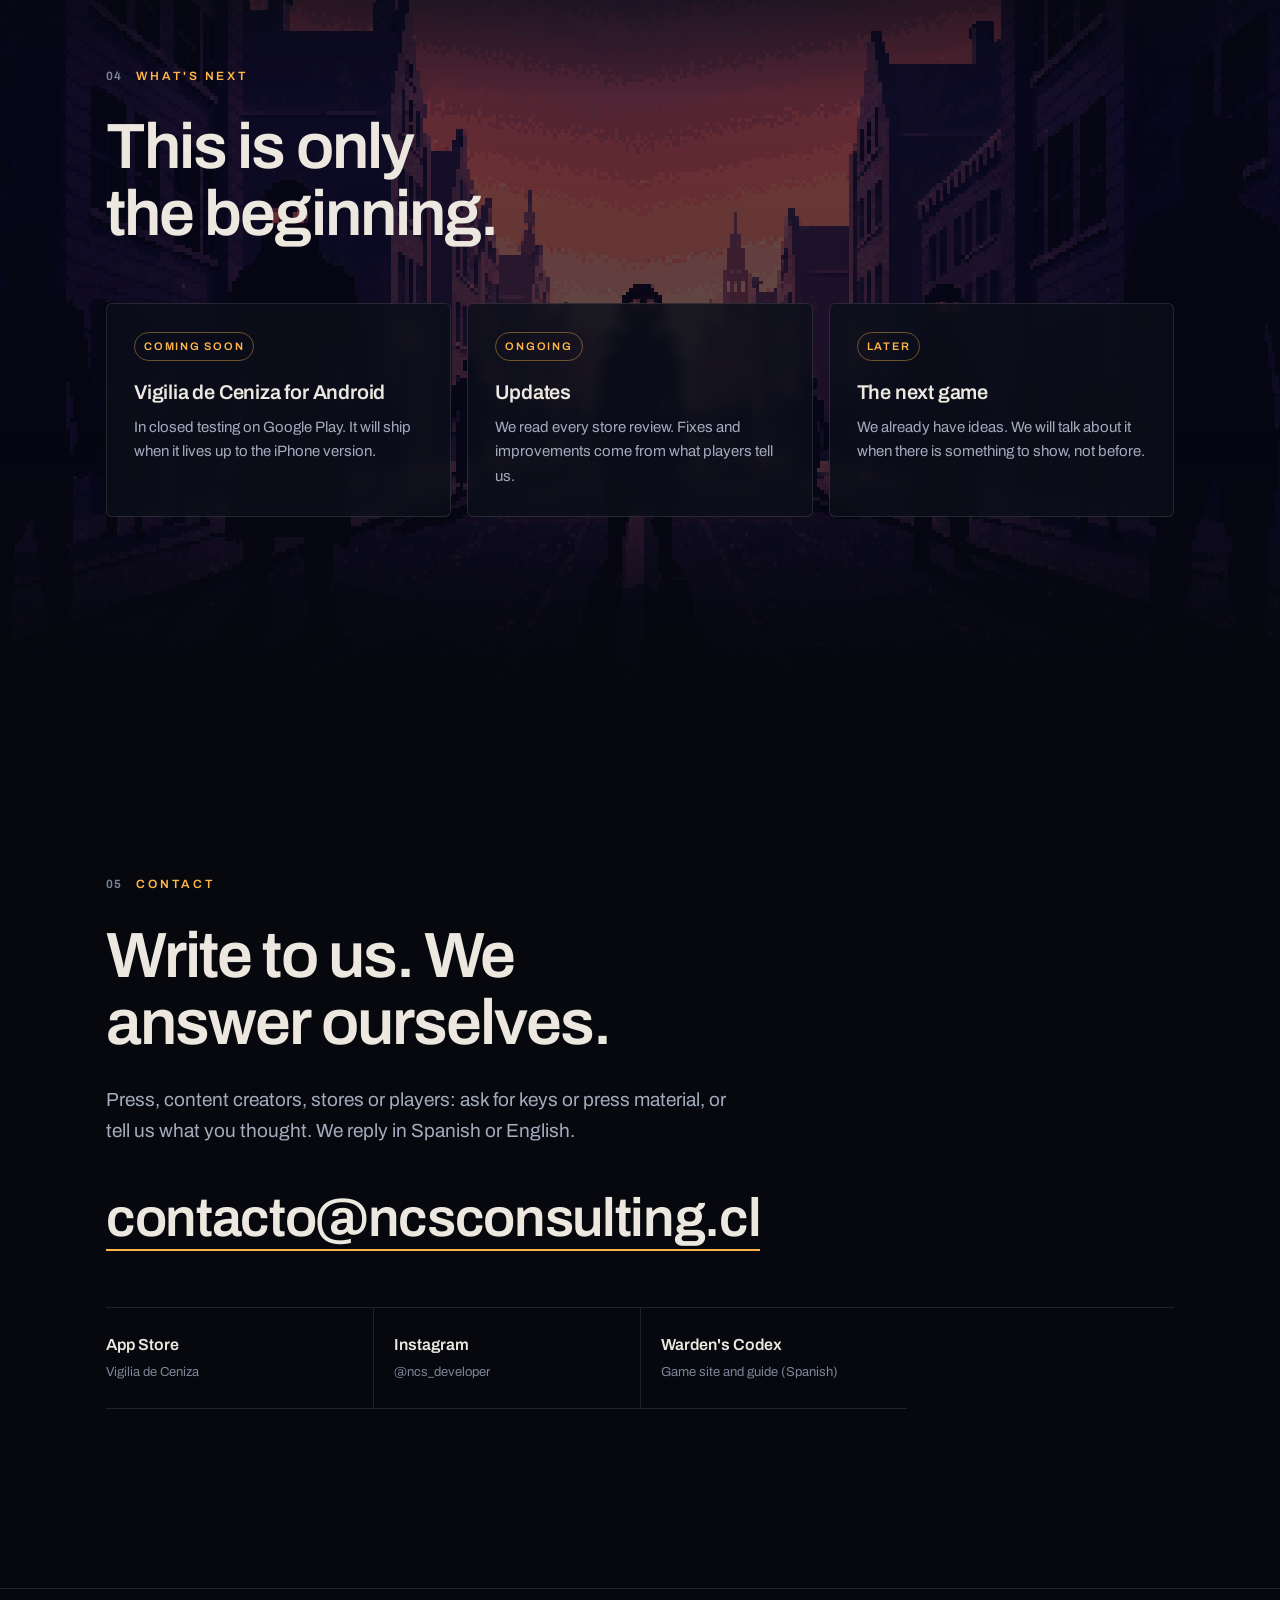
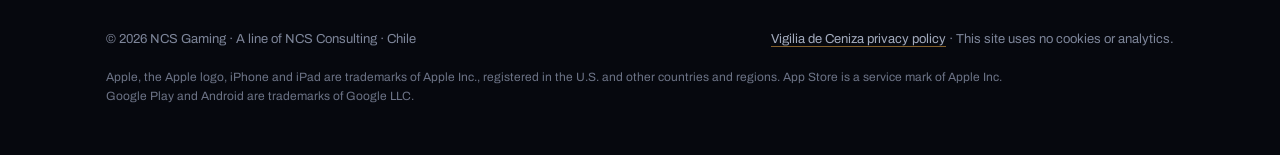
==== commit 287da922: "Sin enlaces al sitio de NCS Consulting" ====
--- a/en/index.html
+++ b/en/index.html
@@ -175,7 +175,7 @@
       <h2 id="nosotros-t">A small studio, made in Chile.</h2>
       <div class="about">
         <div class="text">
-          <p><strong>NCS Gaming</strong> is the video game line of <a href="https://ncsconsulting.cl">NCS Consulting</a>, a Chilean consulting firm. It is led by <strong>Nicolás Cuevas</strong>, who brings from the world of enterprise systems the habit of measuring, testing and finishing what he starts.</p>
+          <p><strong>NCS Gaming</strong> is the video game line of NCS Consulting, a Chilean consulting firm. It is led by <strong>Nicolás Cuevas</strong>, who brings from the world of enterprise systems the habit of measuring, testing and finishing what he starts.</p>
           <p>Vigilia de Ceniza is our first game. We made it from start to finish, with hundreds of test fights, seven languages and a map that opens up through shortcuts. We wanted a demanding game you could play on your phone without giving anything up.</p>
           <p>And we made it as a family: Nicolás's son drew one of the bosses, the <strong>Soot-Winged</strong>. Turning that drawing into a boss fight was our favourite part of the whole project.</p>
           <div class="signature">
@@ -229,7 +229,6 @@
         <li><a href="https://apps.apple.com/app/id6823702349"><b>App Store</b><span>Vigilia de Ceniza</span></a></li>
         <li><a href="https://www.instagram.com/ncs_developer/"><b>Instagram</b><span>@ncs_developer</span></a></li>
         <li><a href="https://ncsconsulting-develops.github.io/vigilia-de-ceniza/"><b>Warden's Codex</b><span>Game site and guide (Spanish)</span></a></li>
-        <li><a href="https://ncsconsulting.cl"><b>NCS Consulting</b><span>ncsconsulting.cl</span></a></li>
         <!-- YOUTUBE: when the channel has a URL, add here:
         <li><a href="https://www.youtube.com/@..."><b>YouTube</b><span>Trailers and devlogs</span></a></li>
         -->
@@ -241,7 +240,7 @@
 <footer>
   <div class="wrap">
     <div class="row">
-      <span>© 2026 NCS Gaming · A line of <a href="https://ncsconsulting.cl">NCS Consulting</a> · Chile</span>
+      <span>© 2026 NCS Gaming · A line of NCS Consulting · Chile</span>
       <span><a href="https://ncsconsulting-develops.github.io/vigilia-de-ceniza/privacy.html">Vigilia de Ceniza privacy policy</a> · This site uses no cookies or analytics.</span>
     </div>
     <p class="legal">Apple, the Apple logo, iPhone and iPad are trademarks of Apple Inc., registered in the U.S. and other countries and regions. App Store is a service mark of Apple Inc. Google Play and Android are trademarks of Google LLC.</p>
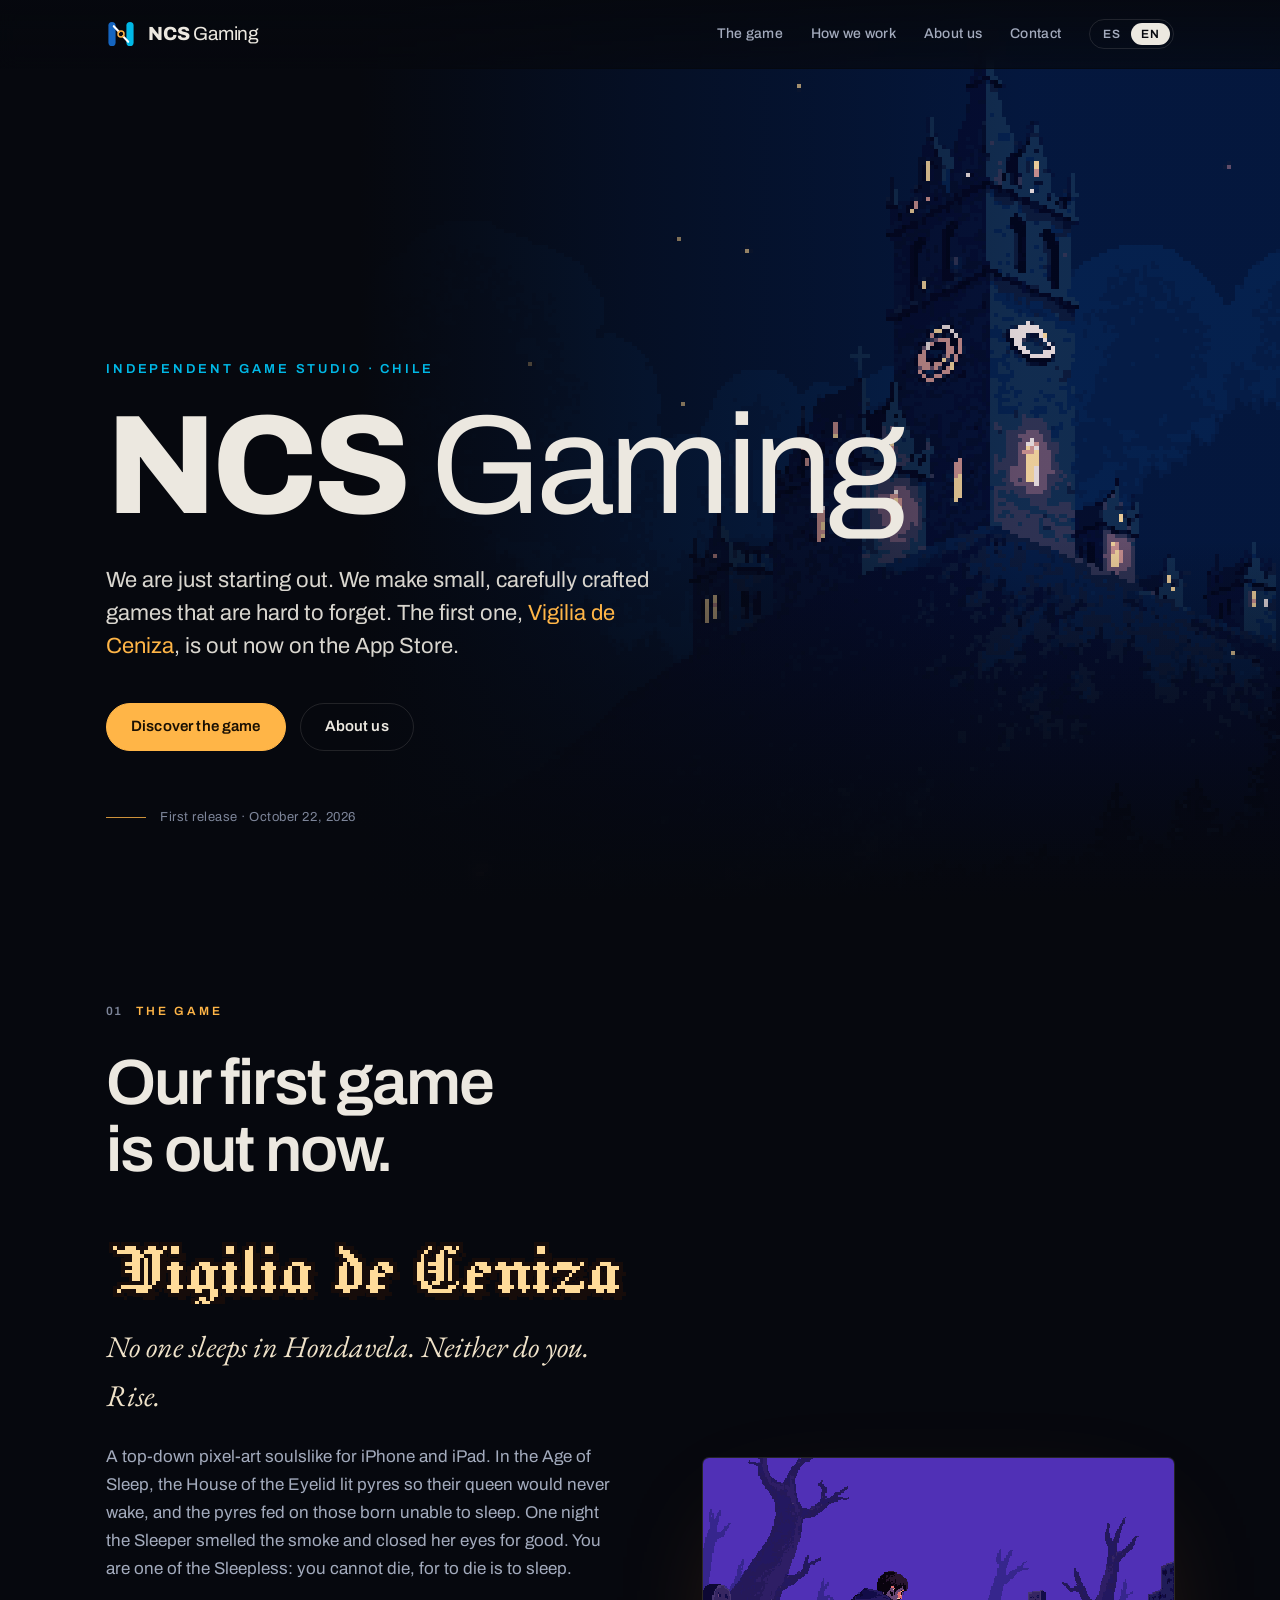
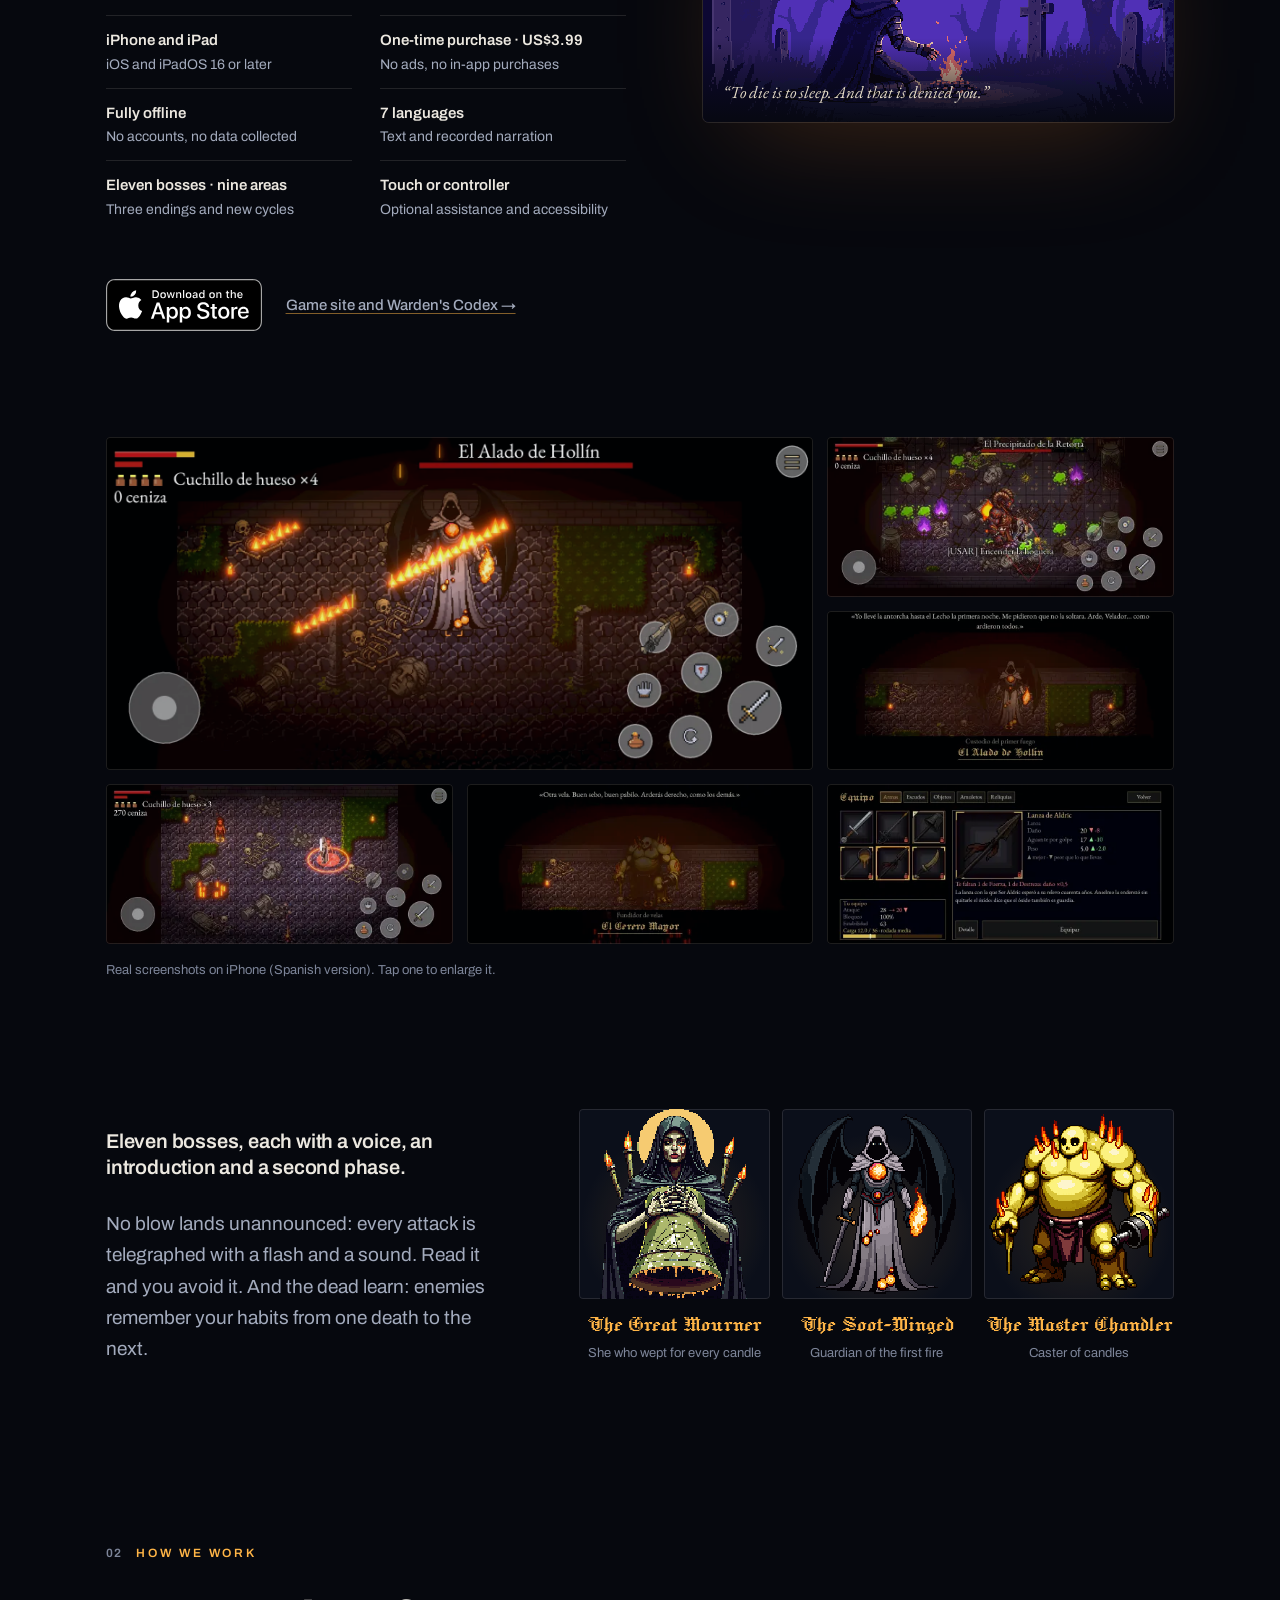
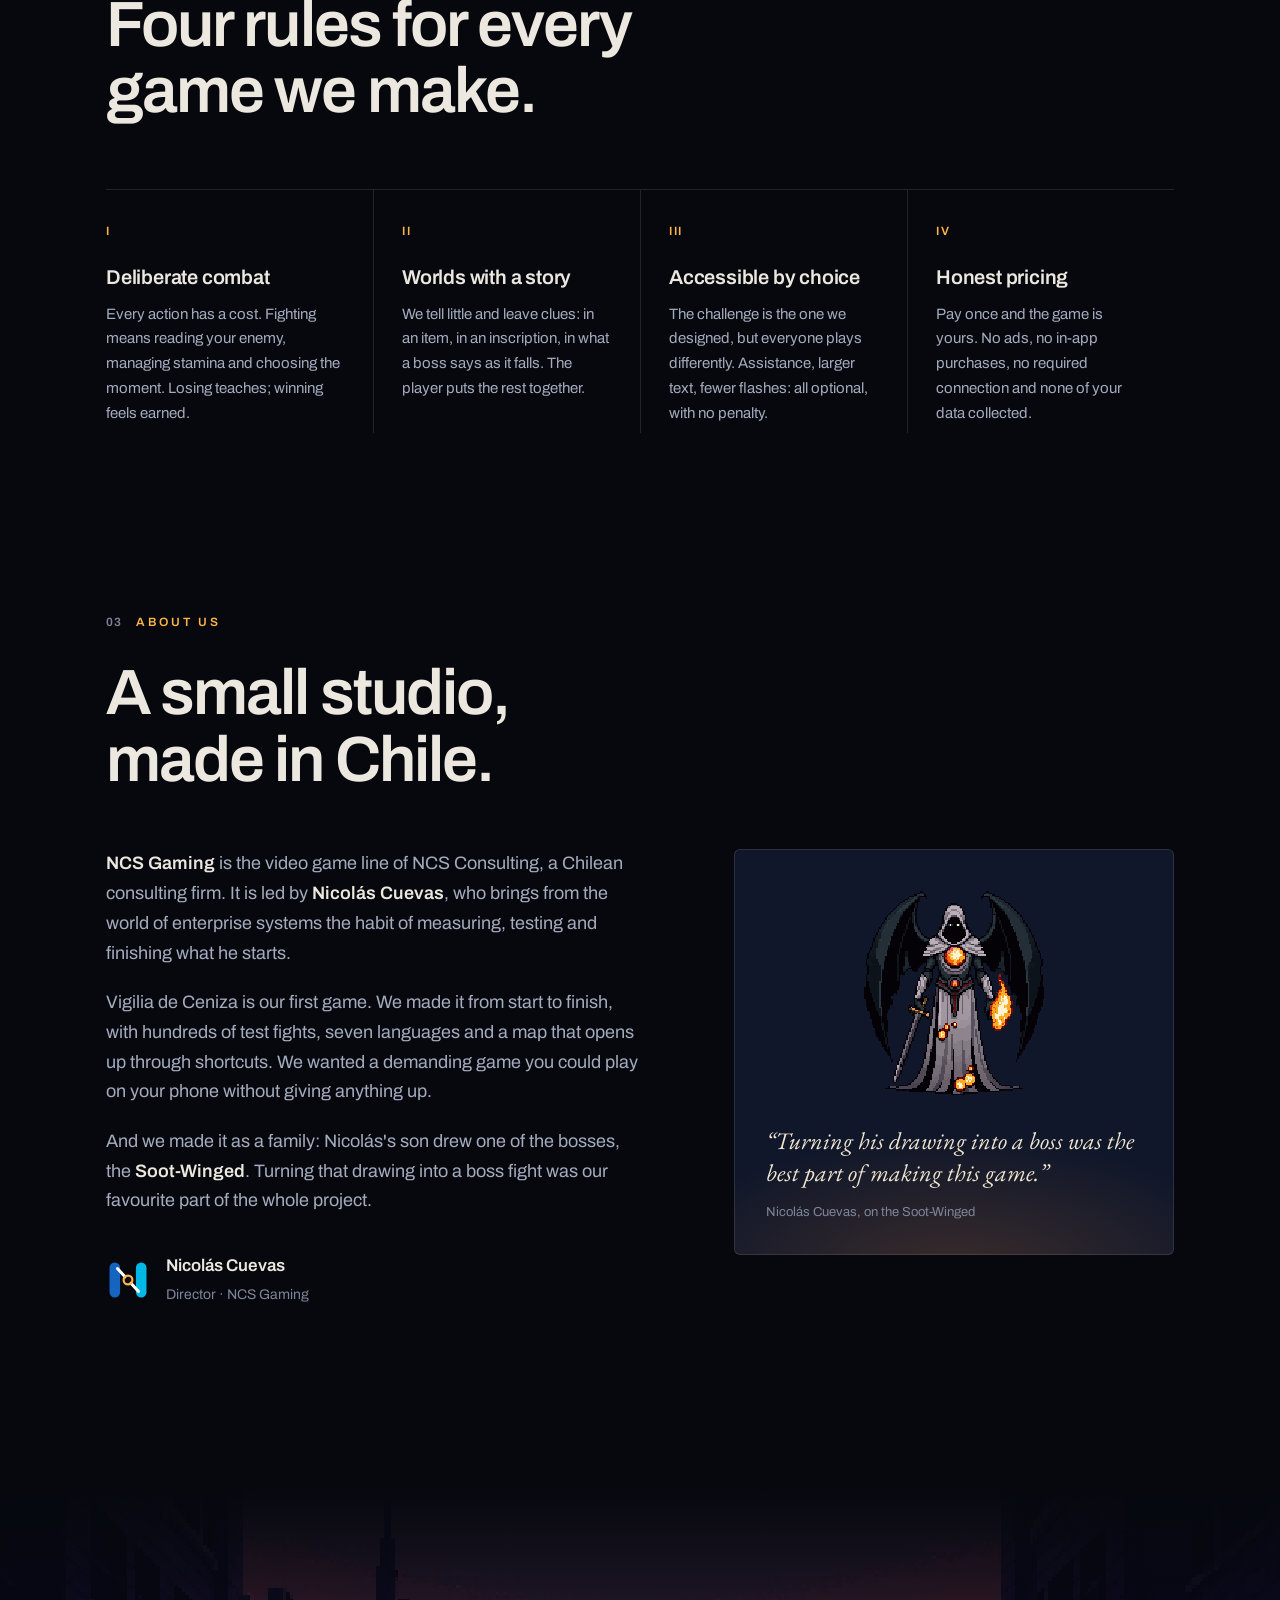
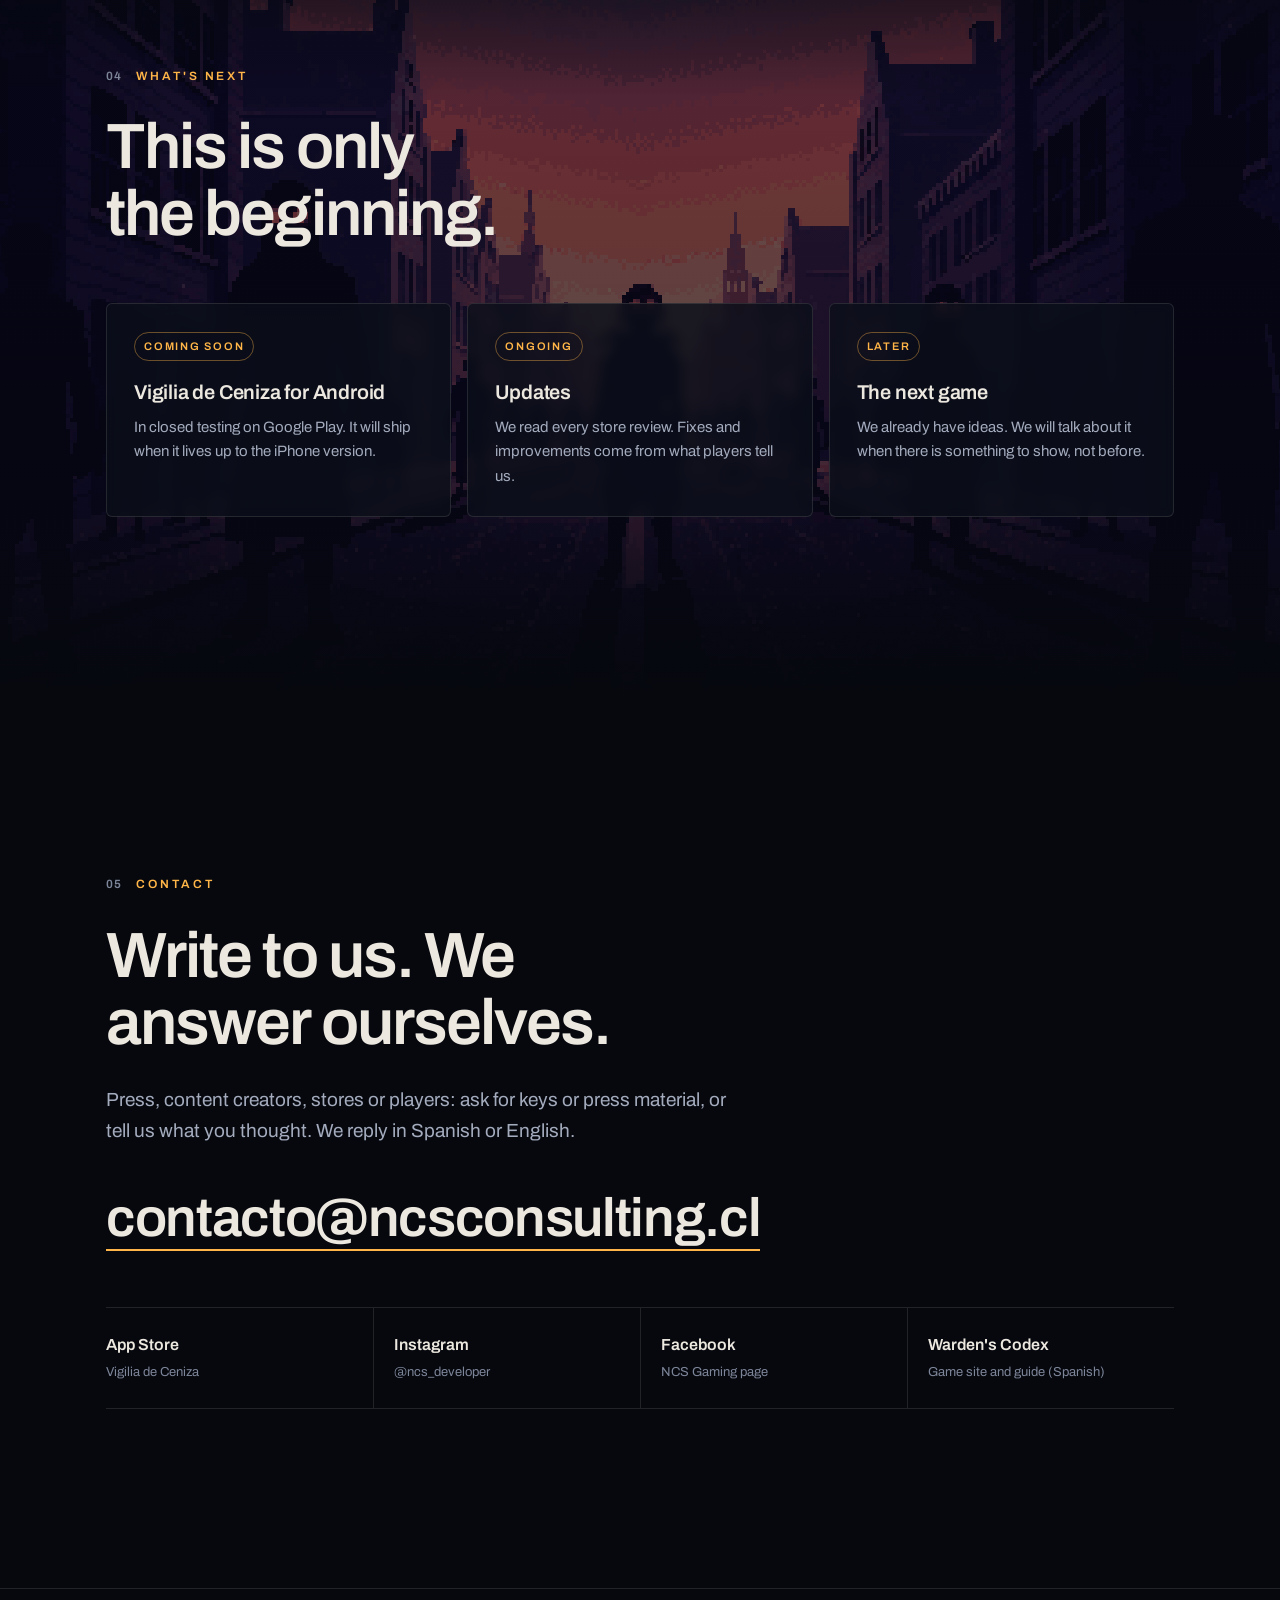
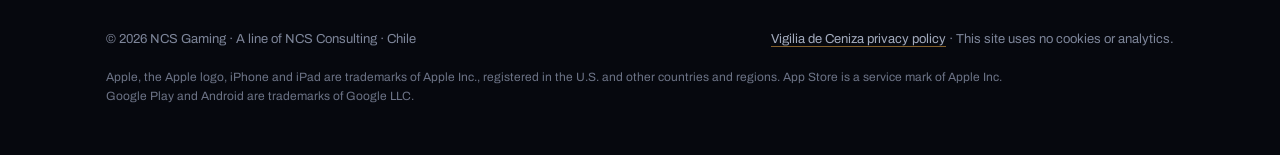
==== commit ba8c811e: "Facebook, datos estructurados, sitemap y robots" ====
--- a/en/index.html
+++ b/en/index.html
@@ -29,6 +29,56 @@
 <meta name="twitter:description" content="We are just starting out. Our first game, Vigilia de Ceniza, is out now on the App Store.">
 <meta name="twitter:image" content="https://ncsconsulting-develops.github.io/ncs-gaming/img/og_en.jpg">
 
+<script type="application/ld+json">
+{
+ "@context": "https://schema.org",
+ "@graph": [
+  {
+   "@type": "Organization",
+   "@id": "https://ncsconsulting-develops.github.io/ncs-gaming/#org",
+   "name": "NCS Gaming",
+   "url": "https://ncsconsulting-develops.github.io/ncs-gaming/",
+   "logo": "https://ncsconsulting-develops.github.io/ncs-gaming/apple-touch-icon.png",
+   "email": "contacto@ncsconsulting.cl",
+   "description": "Independent game studio from Chile. Our first game, Vigilia de Ceniza, is out now on the App Store for iPhone and iPad.",
+   "foundingLocation": {
+    "@type": "Place",
+    "name": "Chile"
+   },
+   "founder": {
+    "@type": "Person",
+    "name": "Nicolás Cuevas"
+   },
+   "sameAs": [
+    "https://www.instagram.com/ncs_developer/",
+    "https://www.facebook.com/61595371187636/",
+    "https://ncsconsulting-develops.github.io/vigilia-de-ceniza/"
+   ]
+  },
+  {
+   "@type": "VideoGame",
+   "name": "Vigilia de Ceniza",
+   "url": "https://ncsconsulting-develops.github.io/vigilia-de-ceniza/",
+   "description": "Top-down pixel-art soulslike for iPhone and iPad.",
+   "genre": [
+    "Action RPG",
+    "Soulslike"
+   ],
+   "gamePlatform": [
+    "iOS",
+    "iPadOS"
+   ],
+   "installUrl": "https://apps.apple.com/app/id6823702349",
+   "sameAs": [
+    "https://apps.apple.com/app/id6823702349"
+   ],
+   "publisher": {
+    "@id": "https://ncsconsulting-develops.github.io/ncs-gaming/#org"
+   }
+  }
+ ]
+}
+</script>
 <link rel="preconnect" href="https://fonts.googleapis.com">
 <link rel="preconnect" href="https://fonts.gstatic.com" crossorigin>
 <link href="https://fonts.googleapis.com/css2?family=Archivo:wght@400;500;600;800&family=EB+Garamond:ital@1&display=swap" rel="stylesheet">
@@ -228,6 +278,7 @@
       <ul class="links">
         <li><a href="https://apps.apple.com/app/id6823702349"><b>App Store</b><span>Vigilia de Ceniza</span></a></li>
         <li><a href="https://www.instagram.com/ncs_developer/"><b>Instagram</b><span>@ncs_developer</span></a></li>
+        <li><a href="https://www.facebook.com/61595371187636/"><b>Facebook</b><span>NCS Gaming page</span></a></li>
         <li><a href="https://ncsconsulting-develops.github.io/vigilia-de-ceniza/"><b>Warden's Codex</b><span>Game site and guide (Spanish)</span></a></li>
         <!-- YOUTUBE: when the channel has a URL, add here:
         <li><a href="https://www.youtube.com/@..."><b>YouTube</b><span>Trailers and devlogs</span></a></li>
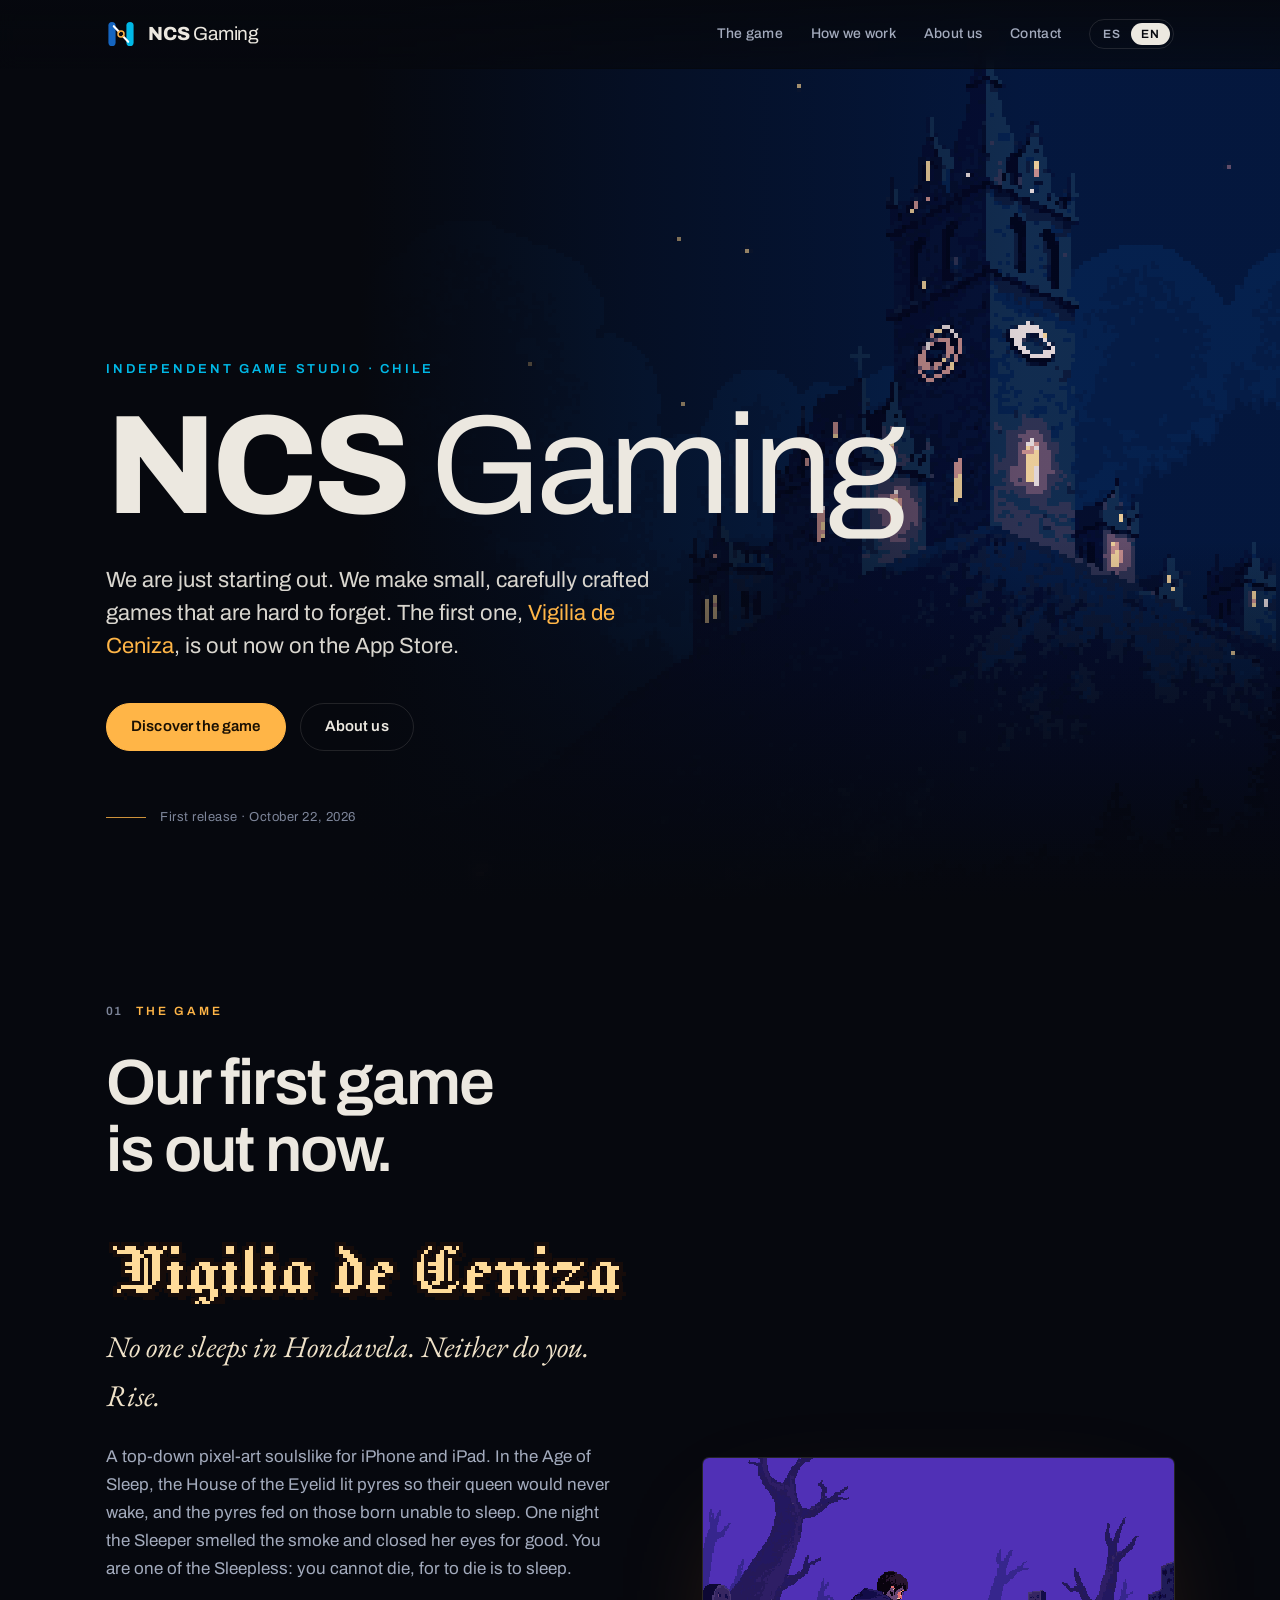
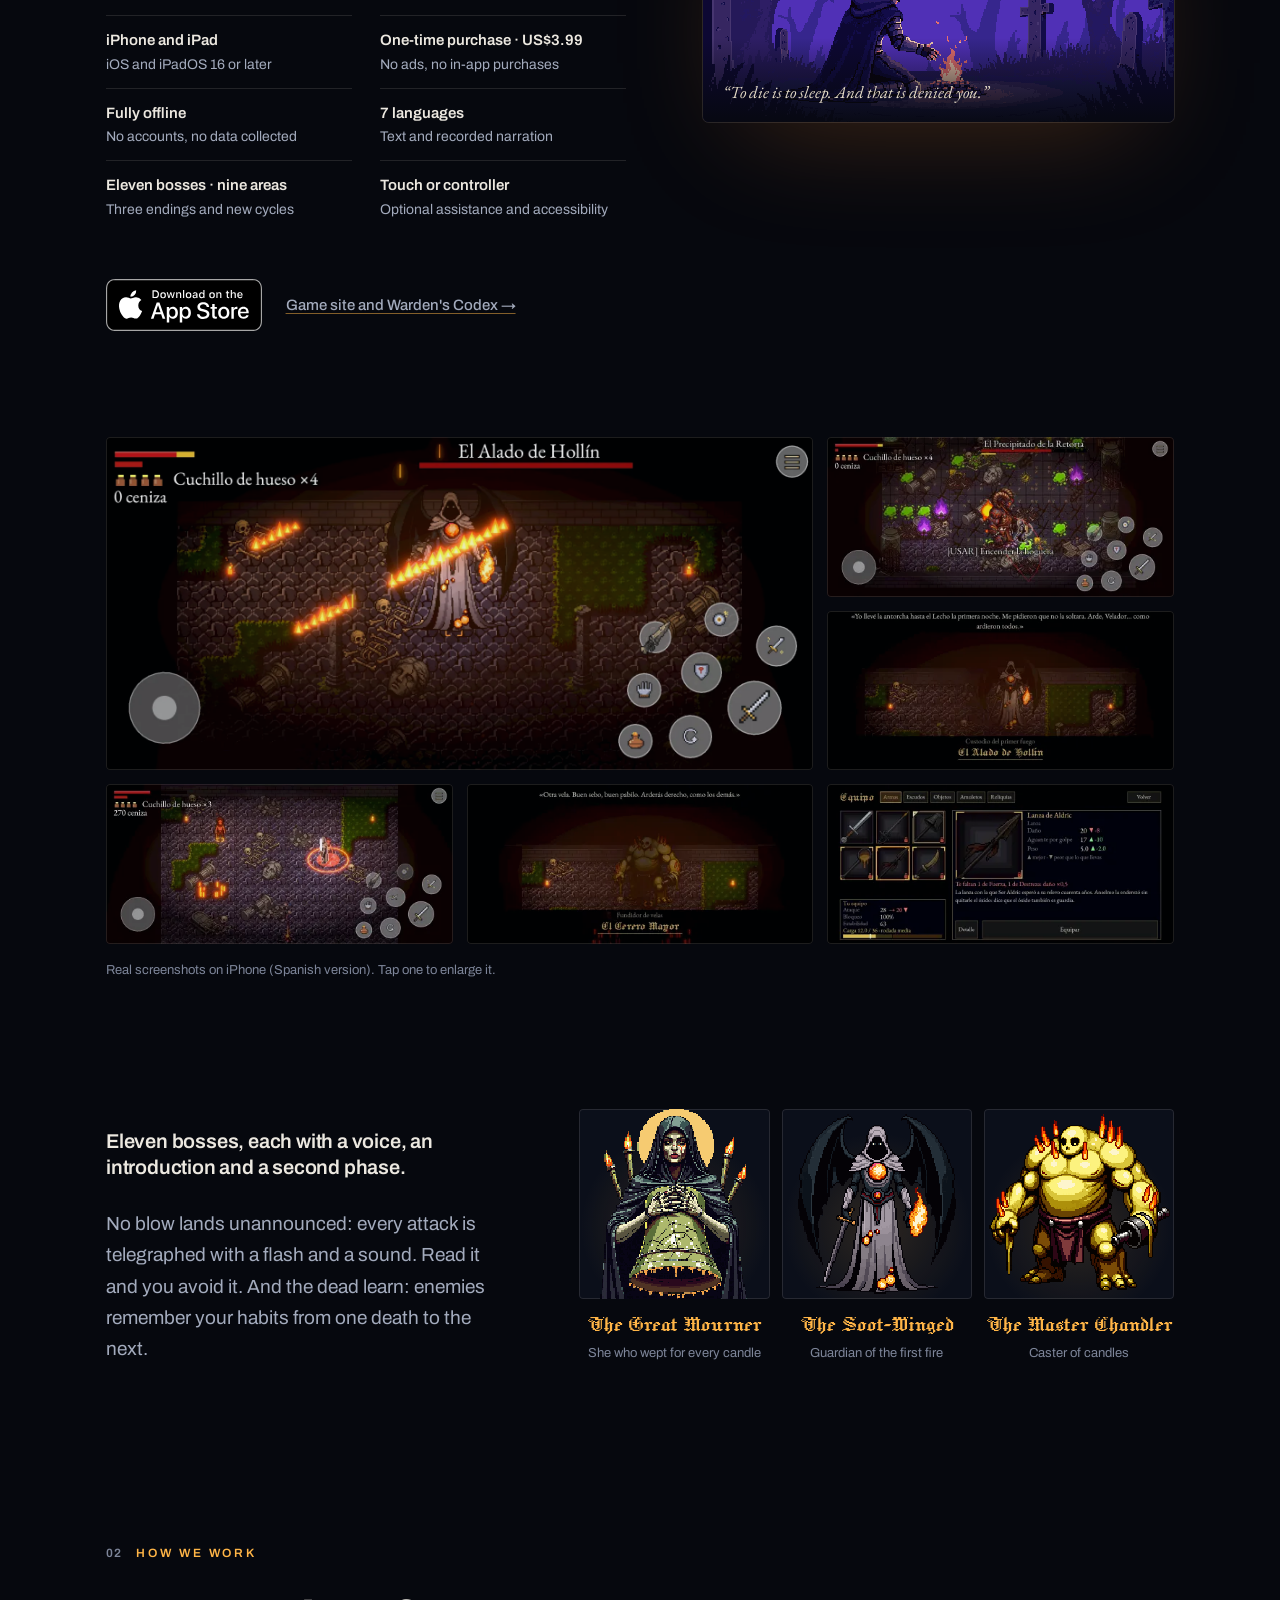
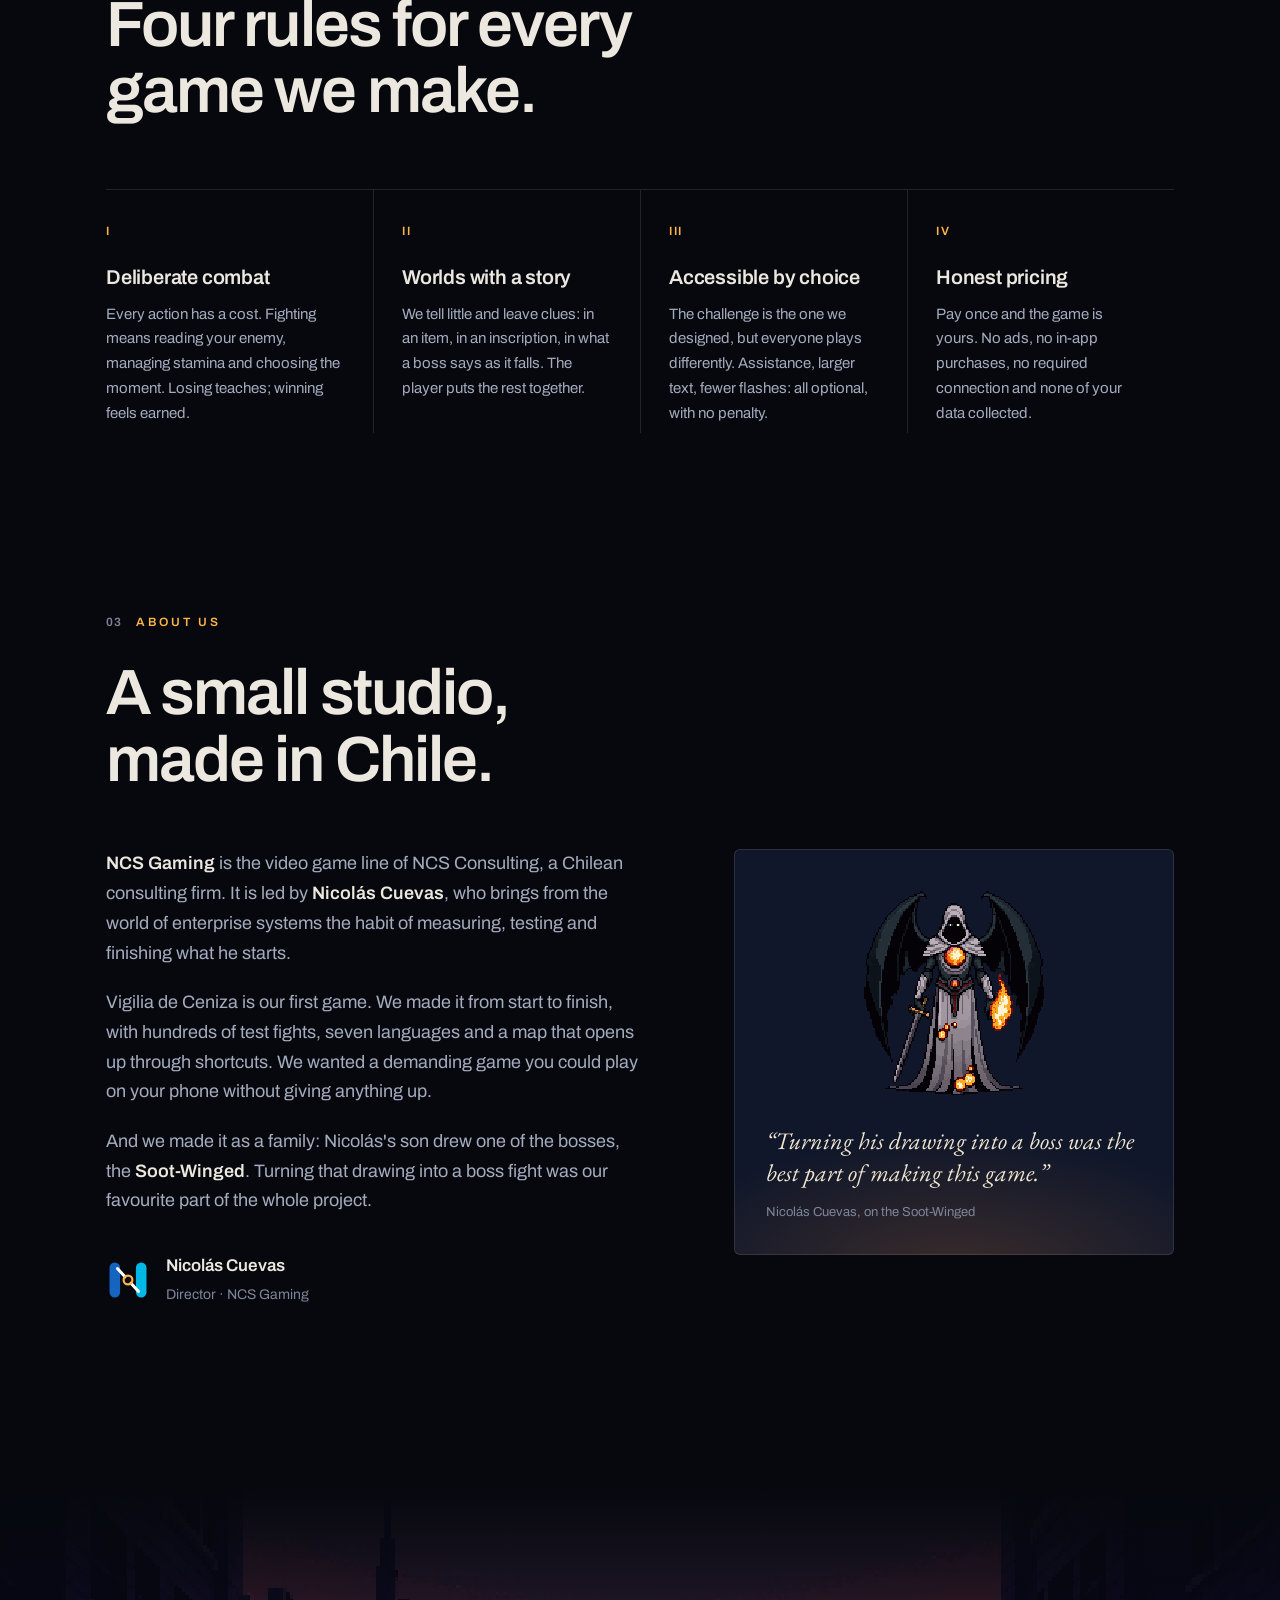
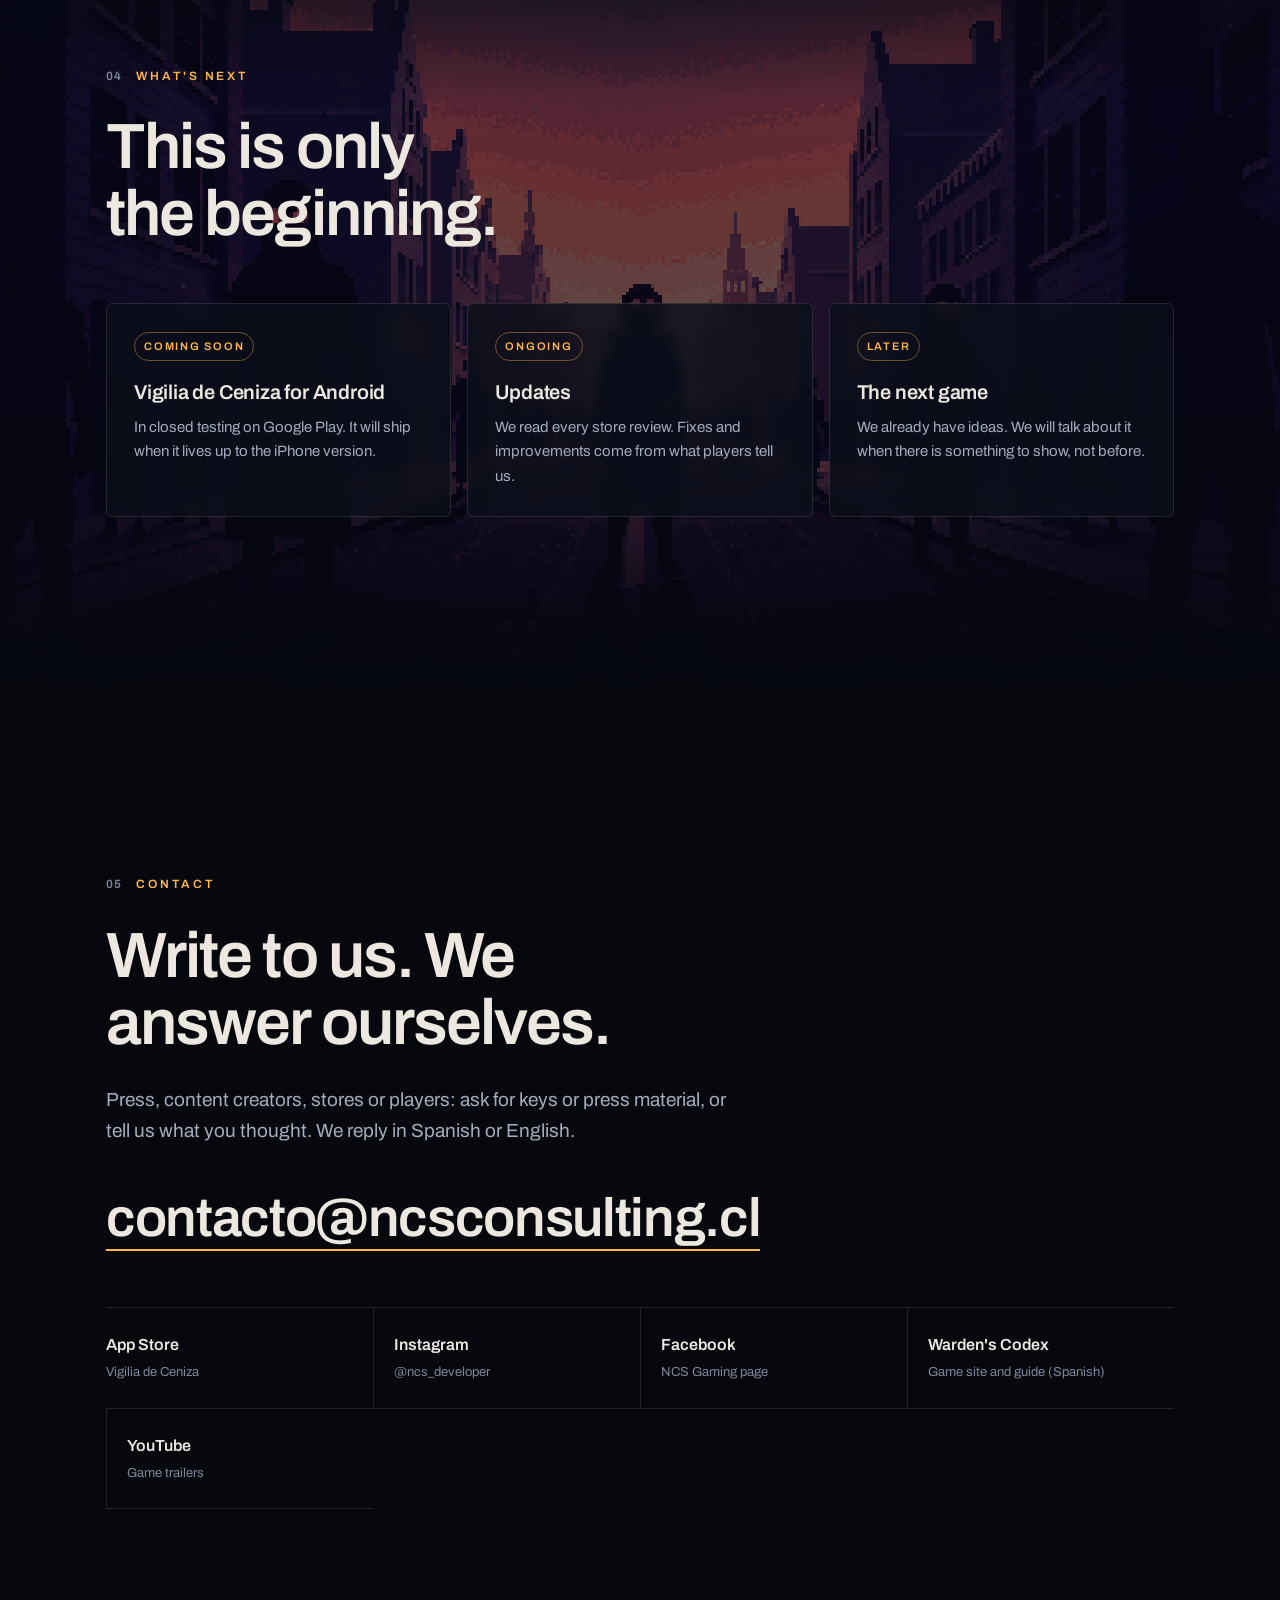
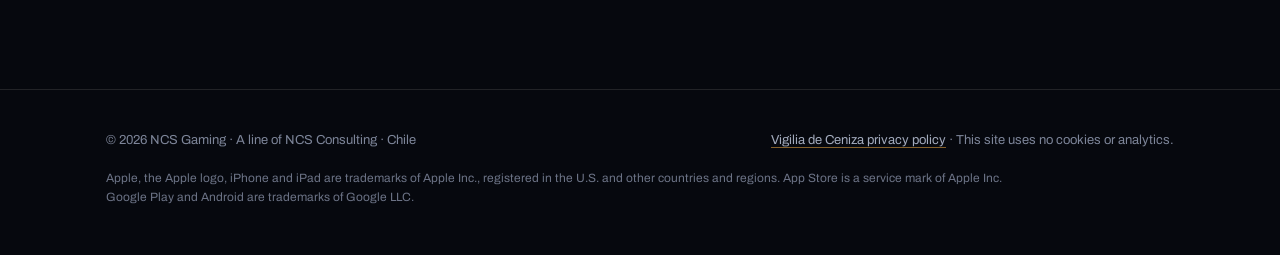
==== commit 8b1a9d51: "YouTube: enlace al canal NCS Gaming en contacto y sameAs (ES/EN)" ====
--- a/en/index.html
+++ b/en/index.html
@@ -52,6 +52,7 @@
    "sameAs": [
     "https://www.instagram.com/ncs_developer/",
     "https://www.facebook.com/61595371187636/",
+    "https://www.youtube.com/channel/UCpxMOFgtdoj5tkHDwHvY6Mw",
     "https://ncsconsulting-develops.github.io/vigilia-de-ceniza/"
    ]
   },
@@ -280,9 +281,7 @@
         <li><a href="https://www.instagram.com/ncs_developer/"><b>Instagram</b><span>@ncs_developer</span></a></li>
         <li><a href="https://www.facebook.com/61595371187636/"><b>Facebook</b><span>NCS Gaming page</span></a></li>
         <li><a href="https://ncsconsulting-develops.github.io/vigilia-de-ceniza/"><b>Warden's Codex</b><span>Game site and guide (Spanish)</span></a></li>
-        <!-- YOUTUBE: when the channel has a URL, add here:
-        <li><a href="https://www.youtube.com/@..."><b>YouTube</b><span>Trailers and devlogs</span></a></li>
-        -->
+        <li><a href="https://www.youtube.com/channel/UCpxMOFgtdoj5tkHDwHvY6Mw"><b>YouTube</b><span>Game trailers</span></a></li>
       </ul>
     </section>
   </div>
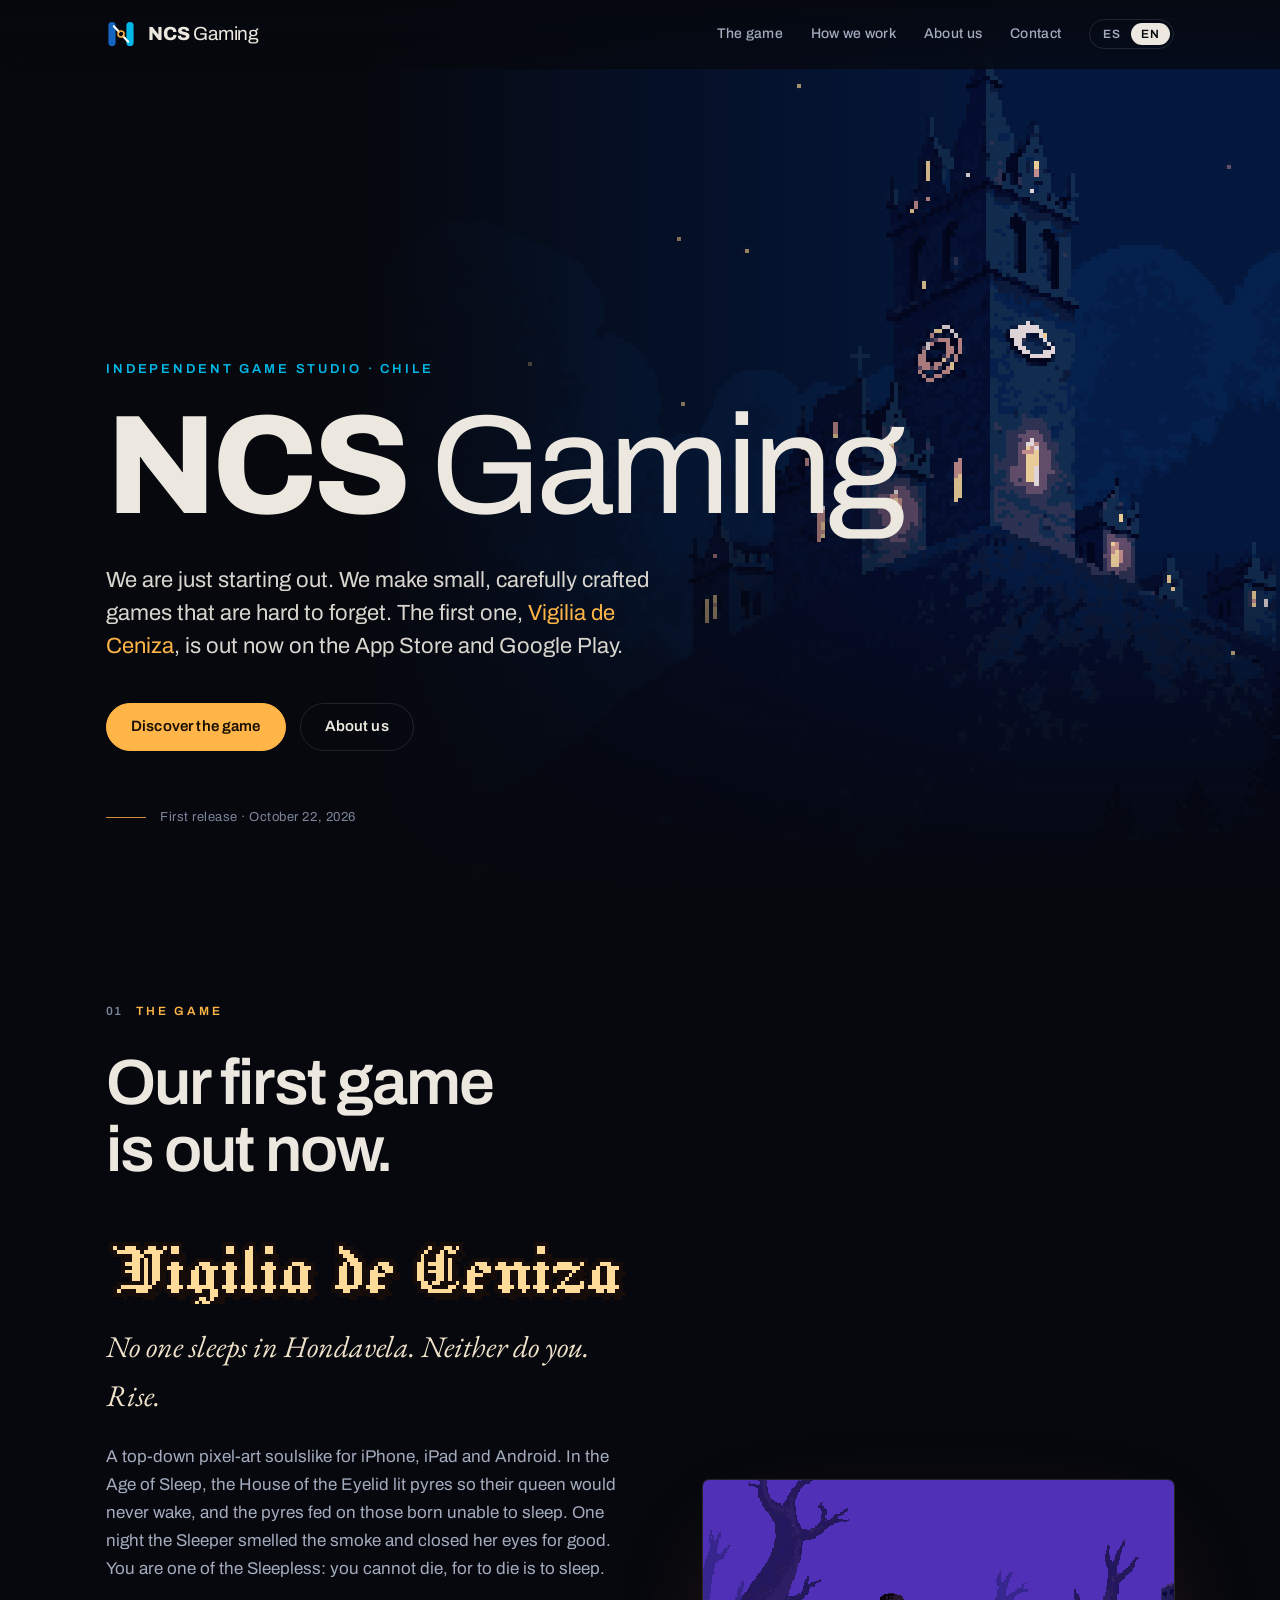
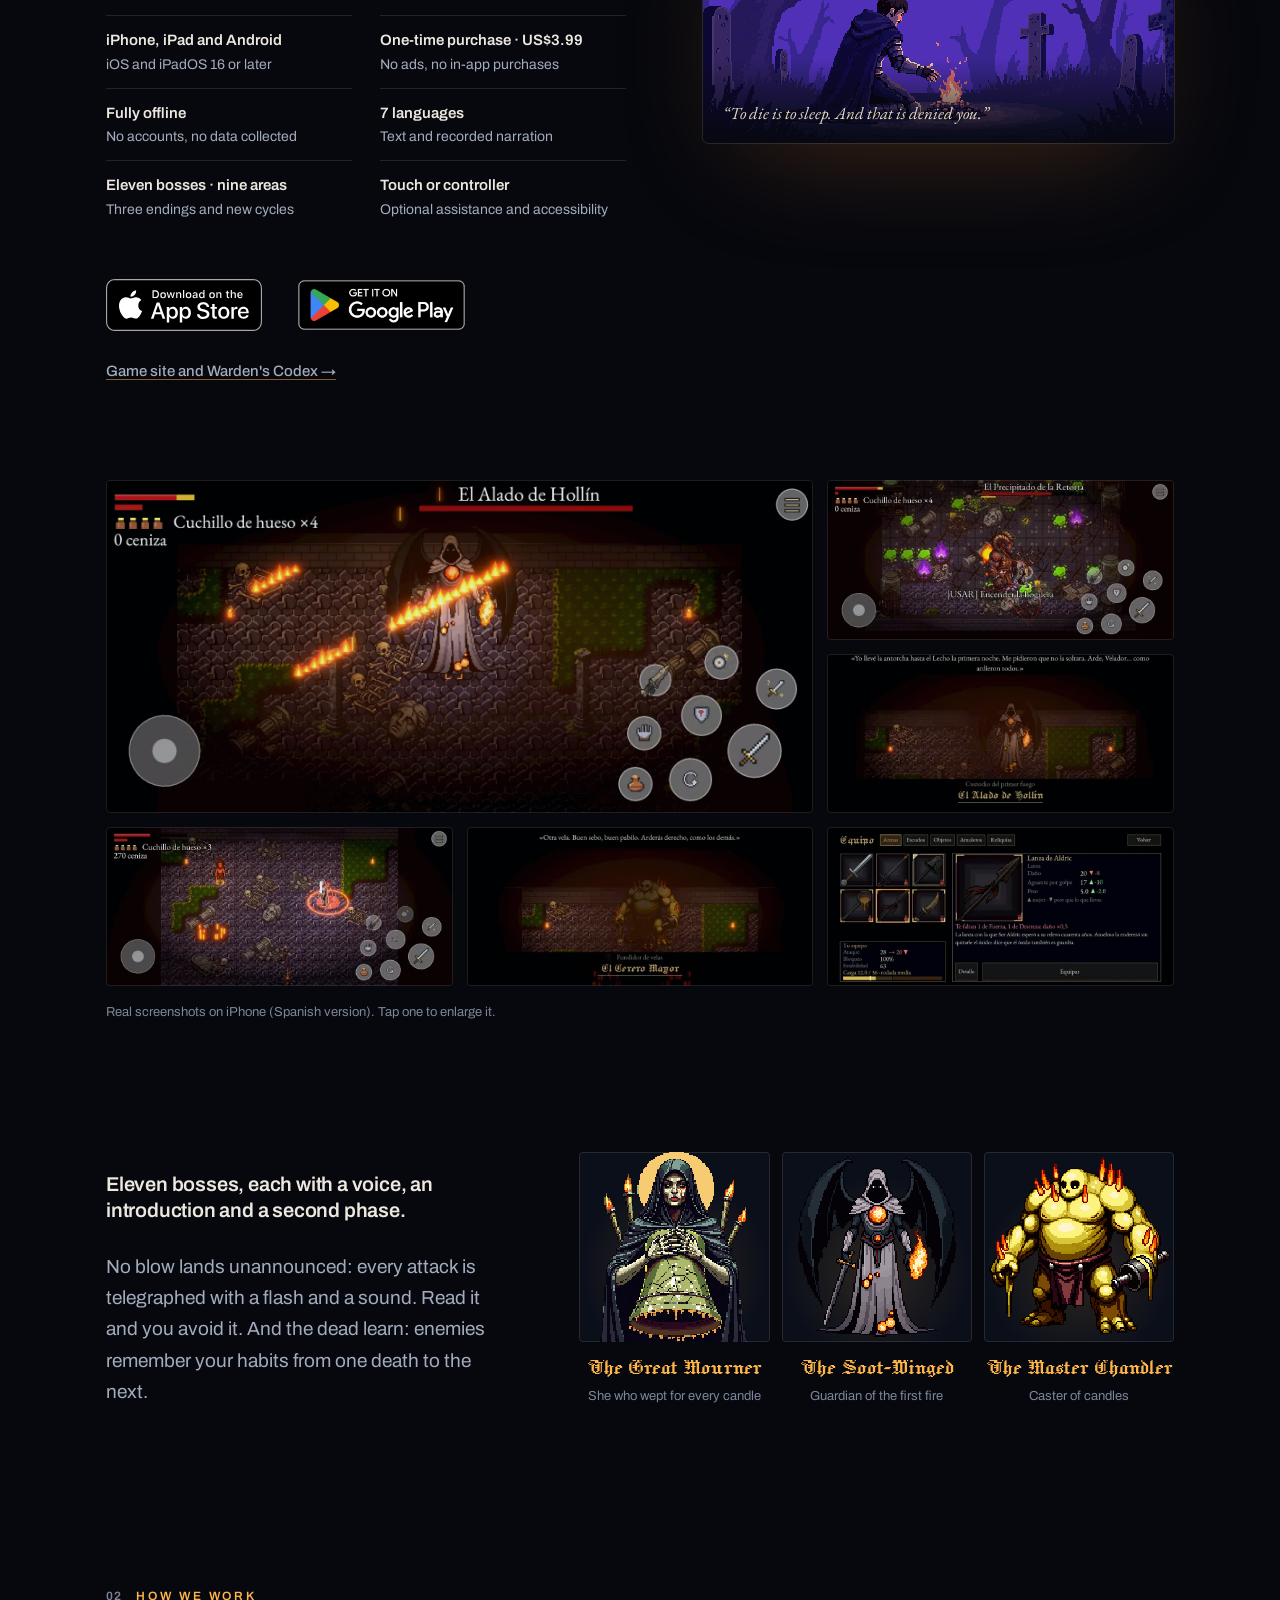
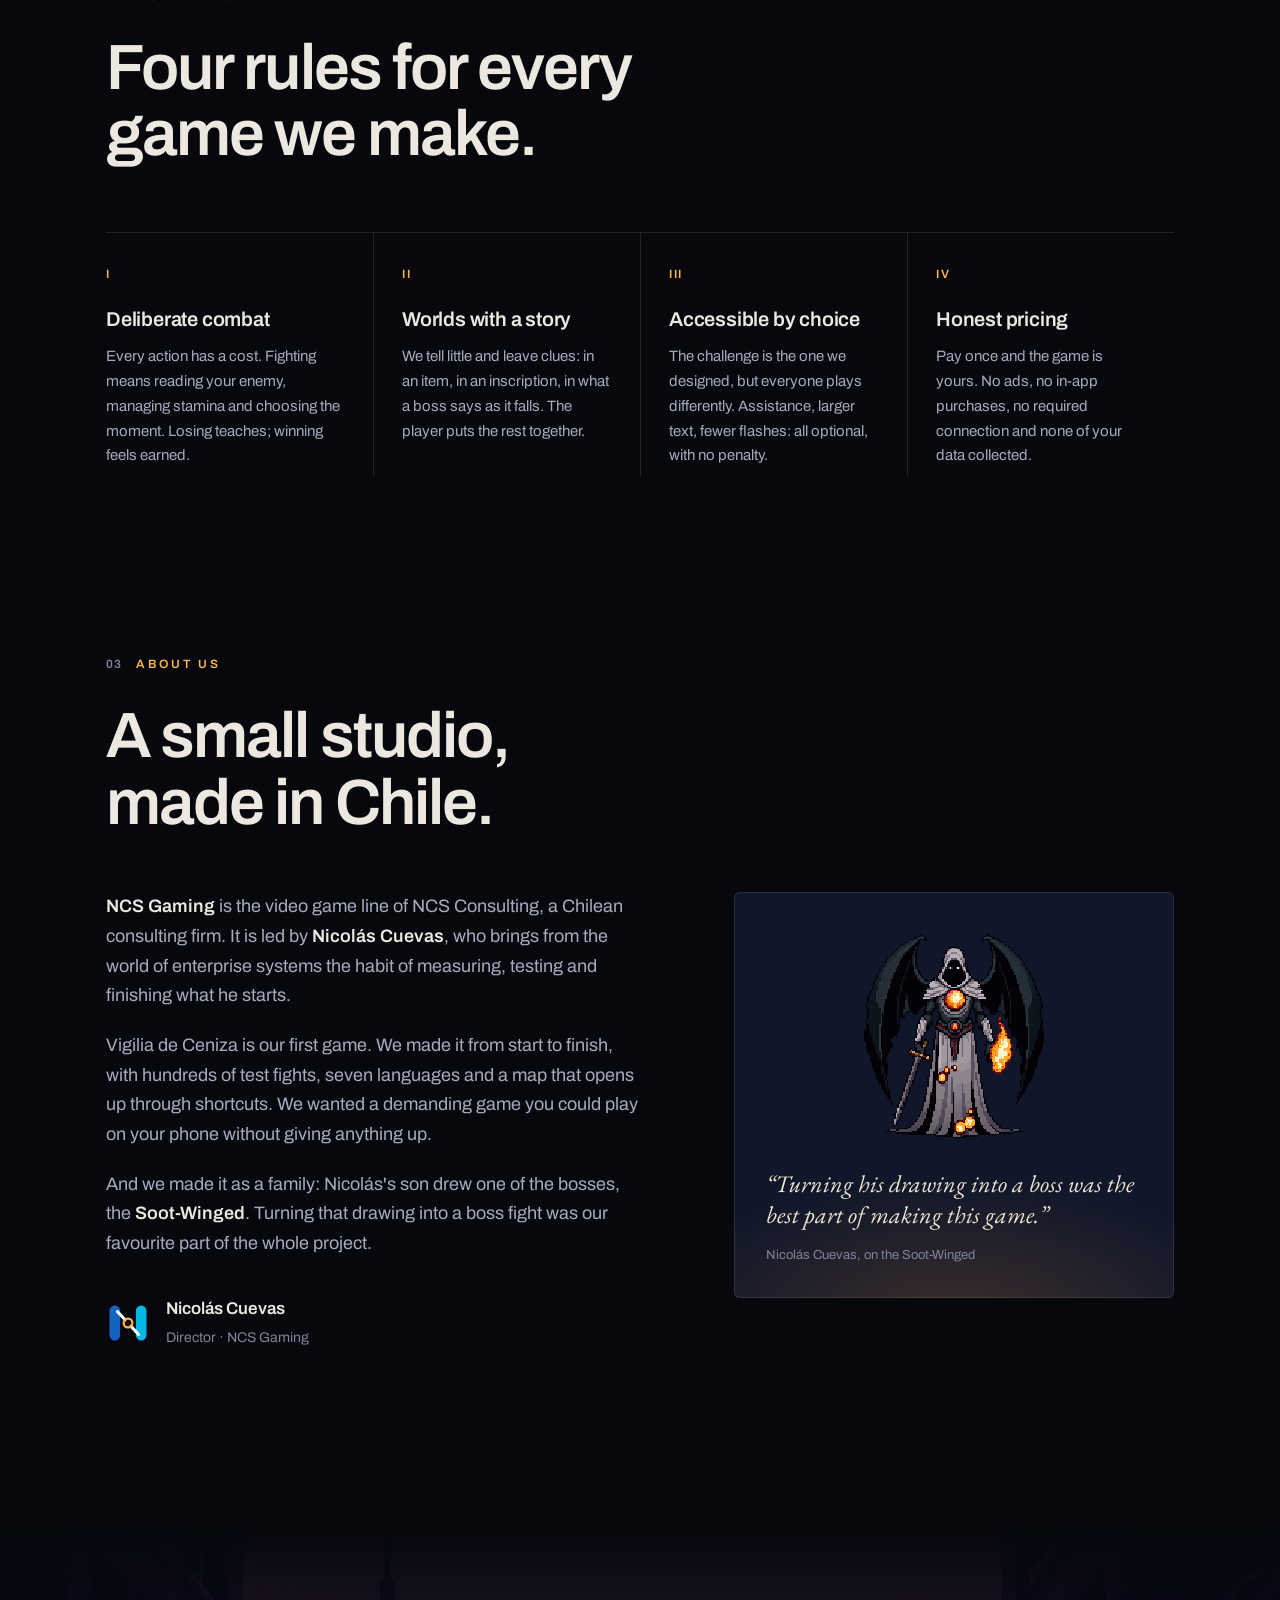
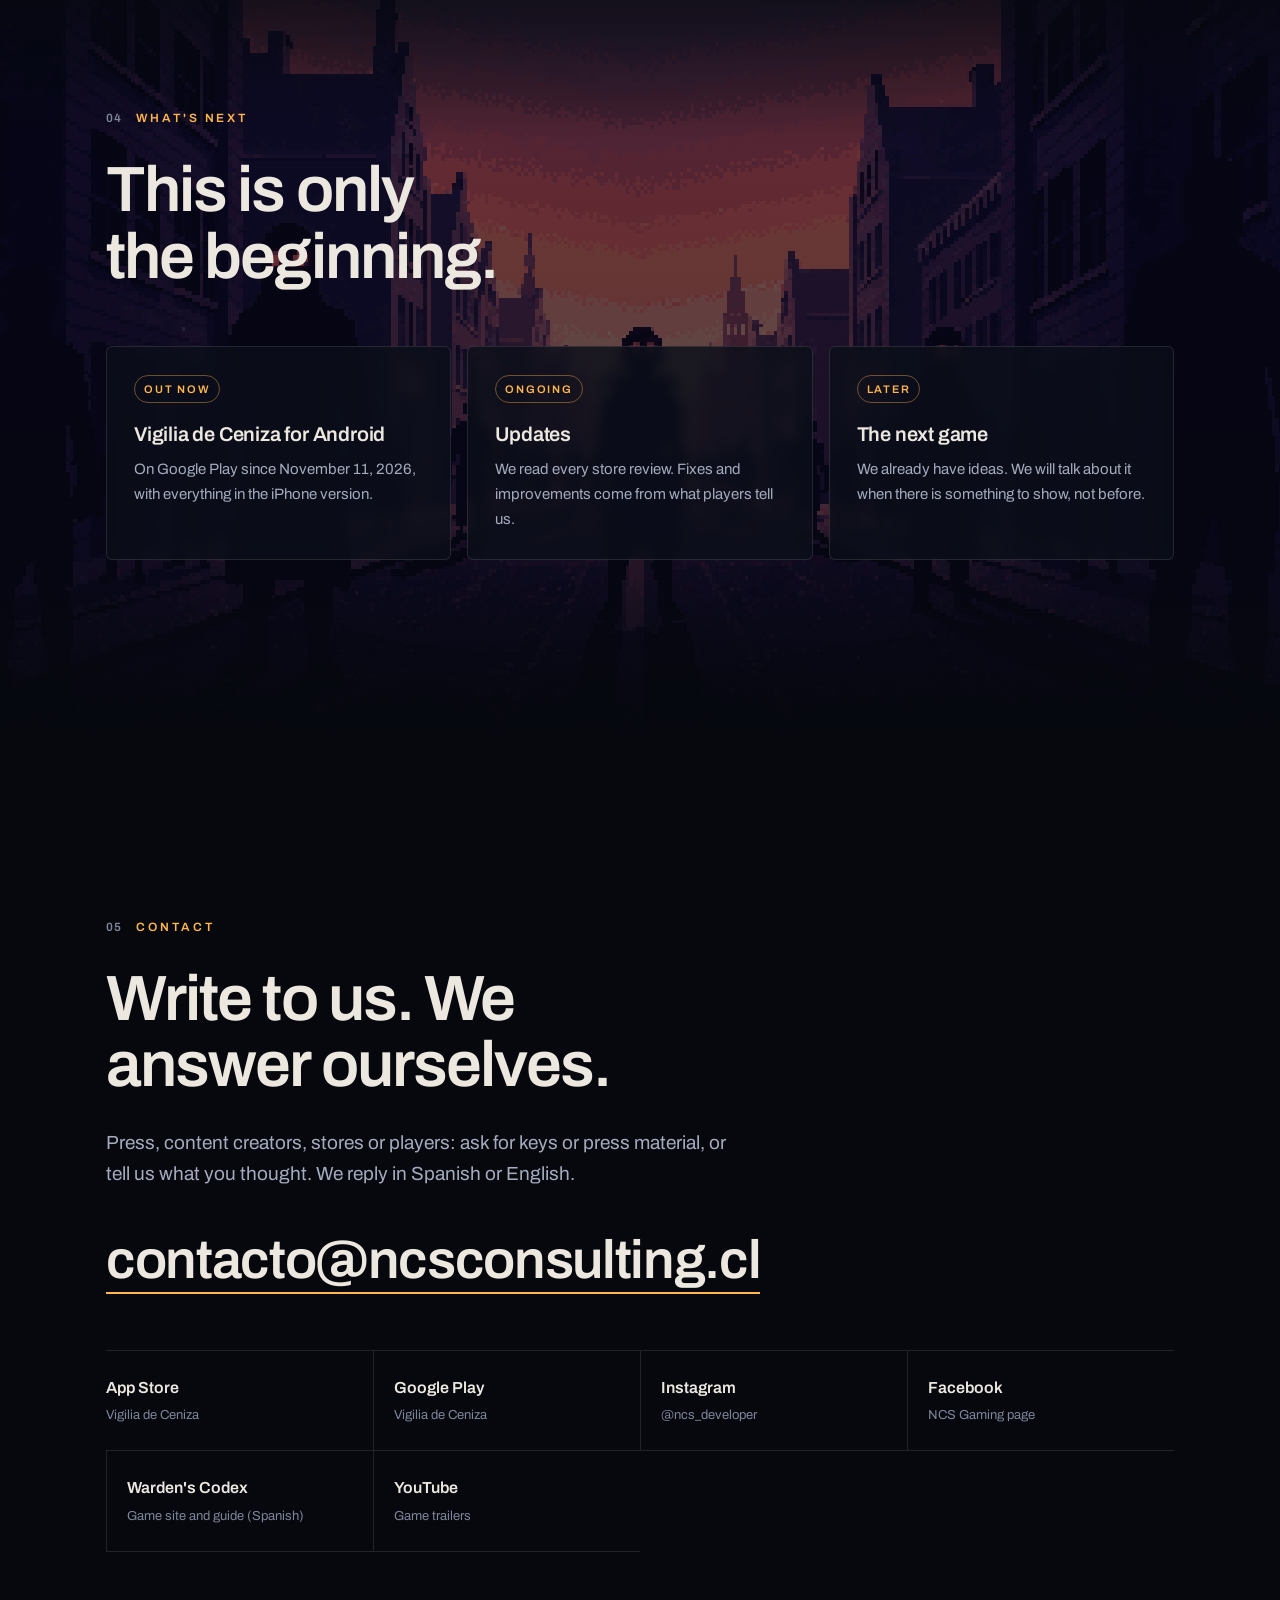
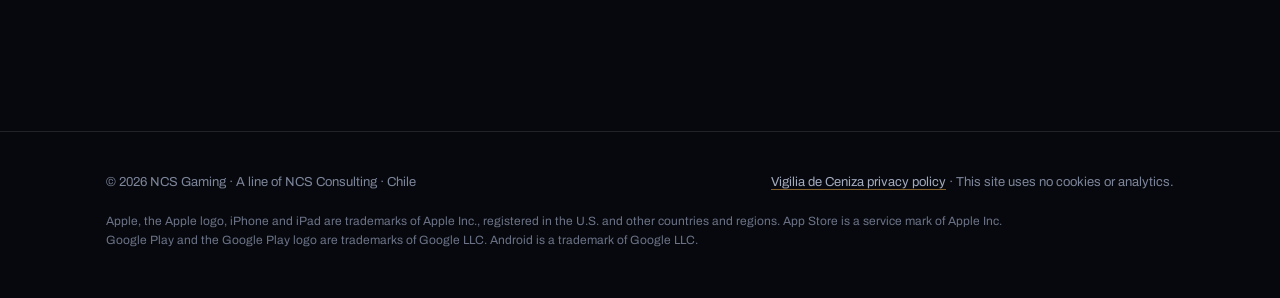
==== commit a5584e18: "Vigilia de Ceniza ya en Google Play: distintivo, enlaces, JSON-LD y créditos de marca" ====
--- a/en/index.html
+++ b/en/index.html
@@ -4,7 +4,7 @@
 <meta charset="utf-8">
 <meta name="viewport" content="width=device-width, initial-scale=1">
 <title>NCS Gaming — Independent game studio · Chile</title>
-<meta name="description" content="NCS Gaming is an independent game studio from Chile. We are just starting out: our first game, Vigilia de Ceniza, is out now on the App Store for iPhone and iPad.">
+<meta name="description" content="NCS Gaming is an independent game studio from Chile. We are just starting out: our first game, Vigilia de Ceniza, is out now on the App Store and Google Play for iPhone, iPad and Android.">
 <meta name="theme-color" content="#06080e">
 <link rel="canonical" href="https://ncsconsulting-develops.github.io/ncs-gaming/en/">
 <link rel="alternate" hreflang="es" href="https://ncsconsulting-develops.github.io/ncs-gaming/">
@@ -18,7 +18,7 @@
 <meta property="og:locale" content="en_US">
 <meta property="og:locale:alternate" content="es_CL">
 <meta property="og:title" content="NCS Gaming — Independent game studio · Chile">
-<meta property="og:description" content="We are just starting out. Our first game, Vigilia de Ceniza, is out now on the App Store for iPhone and iPad.">
+<meta property="og:description" content="We are just starting out. Our first game, Vigilia de Ceniza, is out now on the App Store and Google Play for iPhone, iPad and Android.">
 <meta property="og:url" content="https://ncsconsulting-develops.github.io/ncs-gaming/en/">
 <meta property="og:image" content="https://ncsconsulting-develops.github.io/ncs-gaming/img/og_en.jpg">
 <meta property="og:image:width" content="1200">
@@ -26,7 +26,7 @@
 <meta property="og:image:alt" content="Vigilia de Ceniza: a cathedral at night over Hondavela. No one sleeps in Hondavela.">
 <meta name="twitter:card" content="summary_large_image">
 <meta name="twitter:title" content="NCS Gaming — Independent game studio · Chile">
-<meta name="twitter:description" content="We are just starting out. Our first game, Vigilia de Ceniza, is out now on the App Store.">
+<meta name="twitter:description" content="We are just starting out. Our first game, Vigilia de Ceniza, is out now on the App Store and Google Play.">
 <meta name="twitter:image" content="https://ncsconsulting-develops.github.io/ncs-gaming/img/og_en.jpg">
 
 <script type="application/ld+json">
@@ -40,7 +40,7 @@
    "url": "https://ncsconsulting-develops.github.io/ncs-gaming/",
    "logo": "https://ncsconsulting-develops.github.io/ncs-gaming/apple-touch-icon.png",
    "email": "contacto@ncsconsulting.cl",
-   "description": "Independent game studio from Chile. Our first game, Vigilia de Ceniza, is out now on the App Store for iPhone and iPad.",
+   "description": "Independent game studio from Chile. Our first game, Vigilia de Ceniza, is out now on the App Store and Google Play for iPhone, iPad and Android.",
    "foundingLocation": {
     "@type": "Place",
     "name": "Chile"
@@ -60,18 +60,20 @@
    "@type": "VideoGame",
    "name": "Vigilia de Ceniza",
    "url": "https://ncsconsulting-develops.github.io/vigilia-de-ceniza/",
-   "description": "Top-down pixel-art soulslike for iPhone and iPad.",
+   "description": "Top-down pixel-art soulslike for iPhone, iPad and Android.",
    "genre": [
     "Action RPG",
     "Soulslike"
    ],
    "gamePlatform": [
     "iOS",
-    "iPadOS"
+    "iPadOS",
+    "Android"
    ],
    "installUrl": "https://apps.apple.com/app/id6823702349",
    "sameAs": [
-    "https://apps.apple.com/app/id6823702349"
+    "https://apps.apple.com/app/id6823702349",
+    "https://play.google.com/store/apps/details?id=com.ncsgaming.vigiliadeceniza"
    ],
    "publisher": {
     "@id": "https://ncsconsulting-develops.github.io/ncs-gaming/#org"
@@ -122,7 +124,7 @@
     <div class="wrap">
       <p class="kicker">Independent game studio · Chile</p>
       <h1><b>NCS</b> Gaming</h1>
-      <p class="lead">We are just starting out. We make small, carefully crafted games that are hard to forget. The first one, <em>Vigilia de Ceniza</em>, is out now on the App Store.</p>
+      <p class="lead">We are just starting out. We make small, carefully crafted games that are hard to forget. The first one, <em>Vigilia de Ceniza</em>, is out now on the App Store and Google Play.</p>
       <div class="actions">
         <a class="btn solid" href="#juego">Discover the game</a>
         <a class="btn" href="#nosotros">About us</a>
@@ -140,9 +142,9 @@
         <div class="game-copy">
           <img class="game-logo px" src="../img/vigilia_title.png" width="1068" height="132" alt="Vigilia de Ceniza" loading="lazy">
           <p class="tagline">No one sleeps in Hondavela. Neither do you. Rise.</p>
-          <p class="body">A top-down pixel-art soulslike for iPhone and iPad. In the Age of Sleep, the House of the Eyelid lit pyres so their queen would never wake, and the pyres fed on those born unable to sleep. One night the Sleeper smelled the smoke and closed her eyes for good. You are one of the Sleepless: you cannot die, for to die is to sleep.</p>
+          <p class="body">A top-down pixel-art soulslike for iPhone, iPad and Android. In the Age of Sleep, the House of the Eyelid lit pyres so their queen would never wake, and the pyres fed on those born unable to sleep. One night the Sleeper smelled the smoke and closed her eyes for good. You are one of the Sleepless: you cannot die, for to die is to sleep.</p>
           <ul class="facts">
-            <li><b>iPhone and iPad</b>iOS and iPadOS 16 or later</li>
+            <li><b>iPhone, iPad and Android</b>iOS and iPadOS 16 or later</li>
             <li><b>One-time purchase · US$3.99</b>No ads, no in-app purchases</li>
             <li><b>Fully offline</b>No accounts, no data collected</li>
             <li><b>7 languages</b>Text and recorded narration</li>
@@ -152,6 +154,9 @@
           <div class="store">
             <a class="badge" href="https://apps.apple.com/app/id6823702349" aria-label="Download on the App Store">
               <img src="../img/appstore_en.svg" width="120" height="40" alt="Download on the App Store">
+            </a>
+            <a class="badge gplay" href="https://play.google.com/store/apps/details?id=com.ncsgaming.vigiliadeceniza" aria-label="Get it on Google Play">
+              <img src="../img/gplay_en.png" width="646" height="250" alt="Get it on Google Play">
             </a>
             <a class="link" href="https://ncsconsulting-develops.github.io/vigilia-de-ceniza/">Game site and Warden's Codex →</a>
           </div>
@@ -251,9 +256,9 @@
         <h2 id="viene-t">This is only the beginning.</h2>
         <ul class="next">
           <li>
-            <span class="state">Coming soon</span>
+            <span class="state">Out now</span>
             <h3>Vigilia de Ceniza for Android</h3>
-            <p>In closed testing on Google Play. It will ship when it lives up to the iPhone version.</p>
+            <p>On Google Play since November 11, 2026, with everything in the iPhone version.</p>
           </li>
           <li>
             <span class="state">Ongoing</span>
@@ -278,6 +283,7 @@
       <a class="mail" href="mailto:contacto@ncsconsulting.cl">contacto@ncsconsulting.cl</a>
       <ul class="links">
         <li><a href="https://apps.apple.com/app/id6823702349"><b>App Store</b><span>Vigilia de Ceniza</span></a></li>
+        <li><a href="https://play.google.com/store/apps/details?id=com.ncsgaming.vigiliadeceniza"><b>Google Play</b><span>Vigilia de Ceniza</span></a></li>
         <li><a href="https://www.instagram.com/ncs_developer/"><b>Instagram</b><span>@ncs_developer</span></a></li>
         <li><a href="https://www.facebook.com/61595371187636/"><b>Facebook</b><span>NCS Gaming page</span></a></li>
         <li><a href="https://ncsconsulting-develops.github.io/vigilia-de-ceniza/"><b>Warden's Codex</b><span>Game site and guide (Spanish)</span></a></li>
@@ -293,7 +299,7 @@
       <span>© 2026 NCS Gaming · A line of NCS Consulting · Chile</span>
       <span><a href="https://ncsconsulting-develops.github.io/vigilia-de-ceniza/privacy.html">Vigilia de Ceniza privacy policy</a> · This site uses no cookies or analytics.</span>
     </div>
-    <p class="legal">Apple, the Apple logo, iPhone and iPad are trademarks of Apple Inc., registered in the U.S. and other countries and regions. App Store is a service mark of Apple Inc. Google Play and Android are trademarks of Google LLC.</p>
+    <p class="legal">Apple, the Apple logo, iPhone and iPad are trademarks of Apple Inc., registered in the U.S. and other countries and regions. App Store is a service mark of Apple Inc. Google Play and the Google Play logo are trademarks of Google LLC. Android is a trademark of Google LLC.</p>
   </div>
 </footer>
 
--- a/css/site.css
+++ b/css/site.css
@@ -183,6 +183,8 @@
 .store { display: flex; flex-wrap: wrap; align-items: center; gap: 18px 24px; margin-top: 36px; }
 .store .badge { display: block; padding: 10px 0; }
 .store .badge img { height: 52px; width: auto; }
+/* El PNG de Google trae margen transparente: a 74 px el distintivo visible mide lo mismo que el de Apple. */
+.store .badge.gplay img { height: 74px; margin: -11px 0; }
 .store .link { font-size: 15px; font-weight: 500; color: var(--muted); }
 
 .frame {
